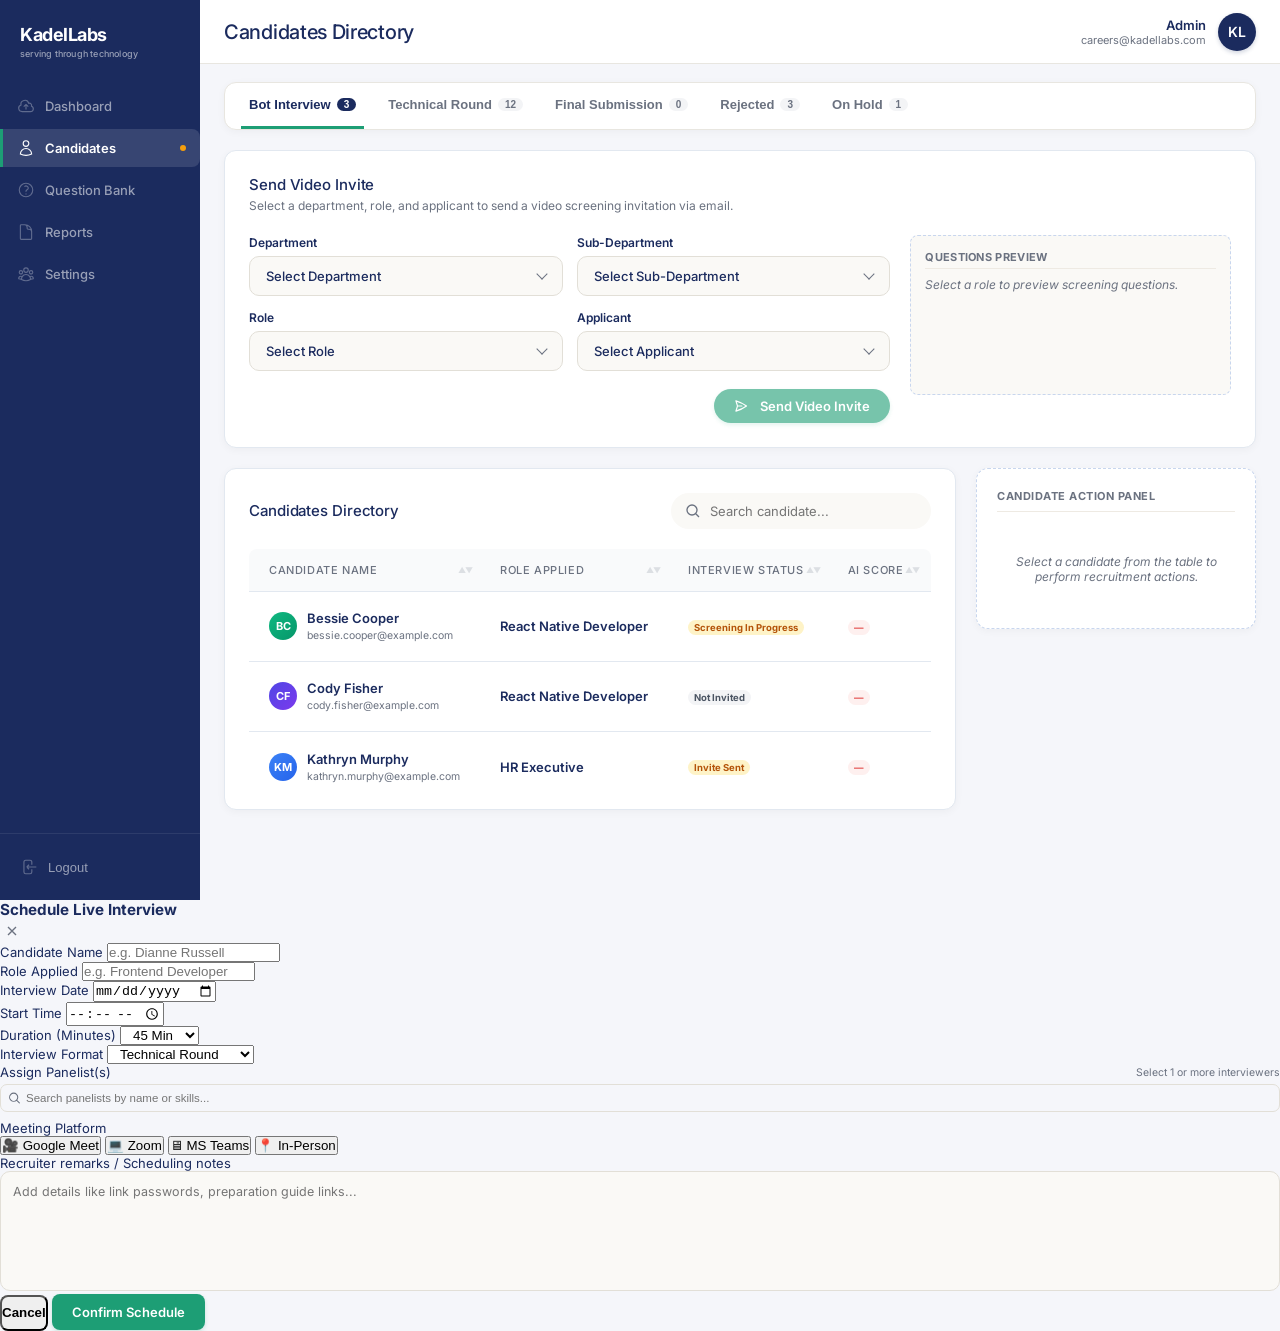
==== candidates.html @ 4936cbe9 "Implement design and UI updates across all pages, including Video Screening workspace, Scheduler, Re" ====
<!DOCTYPE html>
<html lang="en">
<head>
  <meta charset="UTF-8">
  <meta name="viewport" content="width=device-width, initial-scale=1.0">
  <title>Candidates Directory | KadelLabs ATS</title>
  <link rel="stylesheet" href="style.css">
  <style>
    /* ══ Consolidated Style Overrides ═════════════════════════ */
    
    /* Active Nav State */
    .nav-item.active {
      background-color: rgba(255, 255, 255, 0.12) !important;
      color: #FFFFFF !important;
      font-weight: 600 !important;
      border-left: 3px solid var(--active-nav-bg) !important;
    }
    
    /* Layouts */
    .dashboard-tabs-header {
      display: flex;
      background-color: #FFFFFF;
      border: 0.5px solid #E8E6E0;
      border-radius: var(--radius-card);
      padding: 0 16px;
      gap: 16px;
      box-shadow: var(--shadow-sm);
      margin-bottom: 20px;
    }
    .main-dashboard-tab {
      padding: 14px 8px;
      font-size: 13px;
      font-weight: 600;
      color: var(--text-secondary);
      background: none;
      border: none;
      cursor: pointer;
      border-bottom: 3px solid transparent;
      outline: none;
      transition: var(--transition-normal);
      display: flex;
      align-items: center;
      gap: 6px;
    }
    .main-dashboard-tab.active {
      color: var(--sidebar-bg) !important;
      border-bottom-color: var(--active-nav-bg) !important;
      font-weight: 700;
    }
    .main-dashboard-tab:hover {
      color: var(--text-primary);
    }
    .main-dashboard-tab .count-badge {
      font-size: 10px;
      background: #F3F4F6;
      color: var(--text-secondary);
      border-radius: 999px;
      padding: 1px 7px;
      font-weight: 700;
    }
    .main-dashboard-tab.active .count-badge {
      background: var(--sidebar-bg);
      color: #FFF;
    }

    /* Split Grid for Table & Side Action Panel */
    .candidates-split-grid {
      display: grid;
      grid-template-columns: 1fr 280px;
      gap: 20px;
      align-items: flex-start;
    }
    
    /* Contextual Action Panel */
    .contextual-action-panel {
      background: #FFFFFF;
      border: 1.5px dashed #C8D6EE;
      border-radius: var(--radius-card);
      padding: 20px;
      box-shadow: var(--shadow-sm);
      display: flex;
      flex-direction: column;
      gap: 18px;
      position: sticky;
      top: 20px;
      transition: all 0.2s;
    }
    .contextual-panel-header {
      font-size: 11px;
      font-weight: 700;
      text-transform: uppercase;
      letter-spacing: 0.5px;
      color: var(--text-secondary);
      border-bottom: 0.5px solid #EEEAE3;
      padding-bottom: 8px;
      margin: 0;
    }
    .action-card-section {
      display: flex;
      flex-direction: column;
      gap: 8px;
    }
    .action-card-label {
      font-size: 10px;
      font-weight: 700;
      text-transform: uppercase;
      color: var(--text-secondary);
      letter-spacing: 0.3px;
      margin-bottom: 2px;
    }
    .action-panel-btn {
      width: 100%;
      height: 36px;
      border-radius: 8px;
      font-size: 12.5px;
      font-weight: 600;
      display: inline-flex;
      align-items: center;
      justify-content: center;
      gap: 8px;
      cursor: pointer;
      transition: all 0.18s;
      border: 1px solid transparent;
      outline: none;
    }
    .action-panel-btn.primary {
      background-color: var(--active-nav-bg);
      color: #FFFFFF;
    }
    .action-panel-btn.primary:hover {
      background-color: #178a65;
    }
    .action-panel-btn.outline-blue {
      background-color: #FFFFFF;
      border-color: #3B82F6;
      color: #1d4ed8;
    }
    .action-panel-btn.outline-blue:hover {
      background-color: #EBF4FF;
    }
    .action-panel-btn.outline-amber {
      background-color: #FFFFFF;
      border-color: #F59E0B;
      color: #B45309;
    }
    .action-panel-btn.outline-amber:hover {
      background-color: #FEF3C7;
    }
    .action-panel-btn.outline-red {
      background-color: #FFFFFF;
      border-color: #E24B4A;
      color: #C62828;
    }
    .action-panel-btn.outline-red:hover {
      background-color: #FEF0EF;
    }
    .action-panel-btn.danger {
      background-color: #FFFFFF;
      border-color: #E2DFD7;
      color: var(--text-secondary);
    }
    .action-panel-btn.danger:hover {
      background-color: #FEF0EF;
      border-color: #F9BFBE;
      color: #C62828;
    }
    .action-panel-btn.disabled {
      background-color: #F3F4F6 !important;
      border-color: #E5E7EB !important;
      color: #9CA3AF !important;
      cursor: not-allowed !important;
      pointer-events: none;
    }

    /* ══ Scheduler Styles ══════════════════════════════════════ */
    .sched-layout { display:flex; gap:20px; align-items:flex-start; flex:1; min-height:0; width: 100%; }
    .calendar-col { flex:1 1 0; min-width:0; display:flex; flex-direction:column; gap:16px; }
    .sched-sidebar { width:320px; flex-shrink:0; display:flex; flex-direction:column; gap:14px; }
    .stats-bar { display:flex; gap:12px; margin-bottom:0px; flex-shrink:0; width: 100%; }
    .stat-pill {
      display:flex; flex-direction:column; align-items:center; gap:2px;
      background:#FFFFFF; border:0.5px solid #E8E6E0; border-radius:12px; padding:10px 22px;
      cursor:pointer; transition:all 0.2s; box-shadow:var(--shadow-sm); min-width:120px; user-select:none;
    }
    .stat-pill:hover { transform:translateY(-1px); border-color:var(--active-nav-bg); }
    .stat-pill.active { background:var(--sidebar-bg); border-color:var(--sidebar-bg); }
    .stat-pill .stat-num { font-size:22px; font-weight:700; color:var(--text-primary); line-height:1.1; letter-spacing:-0.5px; }
    .stat-pill .stat-label { font-size:10px; font-weight:600; color:var(--text-secondary); text-transform:uppercase; letter-spacing:0.4px; }
    .stat-pill.active .stat-num,.stat-pill.active .stat-label { color:#FFF; }
    .stat-pill.active .stat-label { color:rgba(255,255,255,0.7); }
    .stat-pill.confirmed .stat-num { color:var(--active-nav-bg); }
    .stat-pill.pending   .stat-num { color:#B45309; }
    .stat-pill.completed .stat-num { color:#1d4ed8; }

    .calendar-card {
      background:#FFFFFF; border:0.5px solid #E8E6E0; border-radius:12px;
      box-shadow:var(--shadow-sm); overflow:hidden; display:flex; flex-direction:column;
    }
    .calendar-header {
      display:flex; align-items:center; justify-content:space-between;
      padding:14px 20px; border-bottom:0.5px solid #EEEAE3; background:#FAFAF8; flex-shrink:0;
    }
    .cal-month-label { font-size:14px; font-weight:700; color:var(--text-primary); }
    .cal-nav-btns { display:flex; gap:4px; }
    .cal-nav-btn {
      background:none; border:1px solid #E8E6E0; border-radius:6px;
      width:28px; height:28px; display:flex; align-items:center; justify-content:center;
      cursor:pointer; color:var(--text-secondary); transition:all 0.18s;
    }
    .cal-nav-btn:hover { border-color:var(--active-nav-bg); color:var(--active-nav-bg); background:rgba(26,122,74,0.04); }
    .cal-nav-btn svg { width:14px; height:14px; stroke-width:2; }
    .cal-view-toggle { display:flex; gap:2px; background:#F0EEE8; border-radius:6px; padding:2px; }
    .cal-view-btn { border:none; background:none; padding:4px 12px; font-size:11px; font-weight:600; color:var(--text-secondary); border-radius:4px; cursor:pointer; transition:all 0.18s; }
    .cal-view-btn.active { background:#FFFFFF; color:var(--text-primary); box-shadow:0 1px 4px rgba(0,0,0,0.06); }

    .cal-grid { padding:0 14px 14px; overflow:auto; flex:1; }
    .cal-day-headers {
      display:grid; grid-template-columns:repeat(7,1fr); gap:2px;
      margin-bottom:4px; position:sticky; top:0; background:#FFF; z-index:2; padding-top:8px;
    }
    .cal-day-hdr {
      text-align:center; font-size:10px; font-weight:700; color:var(--text-secondary);
      text-transform:uppercase; letter-spacing:0.5px; padding:6px 0;
    }
    .cal-days {
      display:grid; grid-template-columns:repeat(7,1fr); gap:1px;
      background:#EEEAE3; border-radius:8px; overflow:hidden;
    }
    .cal-day {
      min-height:85px; background:#FFFFFF; padding:6px 5px 5px;
      display:flex; flex-direction:column; gap:2px; position:relative;
      transition:background 0.15s;
    }
    .cal-day:hover { background:#FAF9F6; }
    .cal-day.other-month { background:#FAFAF8; }
    .cal-day.other-month .cal-day-num { color:#C8C5BD !important; }
    .cal-day.weekend { background:#FAFAF9; }
    
    .cal-day-num-wrap { display:flex; align-items:center; gap:4px; margin-bottom:2px; }
    .cal-day-num {
      font-size:11.5px; font-weight:600; color:var(--text-primary);
      width:22px; height:22px; display:flex; align-items:center; justify-content:center;
      border-radius:50%; line-height:1; flex-shrink:0;
    }
    .cal-day-num.today-badge {
      background:var(--active-nav-bg); color:#FFF;
    }
    .cal-event {
      border-radius:5px; padding:2px 6px; font-size:9.5px; font-weight:600;
      cursor:pointer; transition:all 0.15s; display:flex; flex-direction:column;
      overflow:hidden; border-left:3px solid transparent;
    }
    .cal-event.confirmed { background:rgba(26,122,74,0.1);  color:#14532d; border-left-color:#1D9E75; }
    .cal-event.pending   { background:rgba(245,158,11,0.11); color:#92400e; border-left-color:#F59E0B; }
    .cal-event.cancelled { background:rgba(239,68,68,0.09);  color:#991b1b; border-left-color:#EF4444; }
    .cal-event-time { font-size:8.5px; font-weight:700; opacity:0.75; }
    .cal-event-name { white-space:nowrap; overflow:hidden; text-overflow:ellipsis; }

    /* Week View */
    .cal-days.week-grid {
      display:grid;
      grid-template-columns: 50px repeat(7, 1fr);
      gap:0; background:#E8E6E0; border-radius:8px; overflow:auto; max-height:480px;
    }
    .cal-day-headers.week-headers {
      grid-template-columns: 50px repeat(7, 1fr);
      background:#FAFAF8; border-bottom:1px solid #EEEAE3;
    }
    .week-time-col { background:#FAFAF8; }
    .week-col-hdr { display:flex; flex-direction:column; align-items:center; justify-content:center; gap:2px; padding:8px 4px; background:#FAFAF8; }
    .week-hdr-day { font-size:9px; font-weight:700; color:var(--text-secondary); text-transform:uppercase; }
    .week-hdr-num { font-size:13px; font-weight:700; color:var(--text-primary); width:24px; height:24px; display:flex; align-items:center; justify-content:center; border-radius:50%; }
    .week-hdr-num.today-badge { background:var(--active-nav-bg); color:#FFF; }
    .week-time-cell { background:#FAFAF8; font-size:10px; font-weight:600; color:var(--text-secondary); padding:4px 6px; text-align:right; border-bottom:1px solid #EEEAE3; border-right:1px solid #EEEAE3; height:45px; min-width:50px; }
    .week-slot { background:#FFFFFF; border-bottom:1px solid #F0EEE8; border-right:1px solid #F0EEE8; position:relative; height:45px; }
    .week-event { position:absolute; left:2px; right:2px; border-radius:5px; padding:3px 5px; font-size:9.5px; font-weight:600; cursor:pointer; overflow:hidden; display:flex; flex-direction:column; z-index:2; border-left:3px solid transparent; }
    .week-event.confirmed { background:rgba(26,122,74,0.14); color:#14532d; border-left-color:#1D9E75; }
    .week-event.pending   { background:rgba(245,158,11,0.14); color:#92400e; border-left-color:#F59E0B; }
    .week-event.cancelled { background:rgba(239,68,68,0.12); color:#991b1b; border-left-color:#EF4444; }

    /* Sidebar Panels */
    .sidebar-panel { background:#FFFFFF; border:0.5px solid #E8E6E0; border-radius:12px; box-shadow:var(--shadow-sm); overflow:hidden; }
    .sidebar-panel-header { display:flex; align-items:center; justify-content:space-between; padding:12px 16px; background:#FAFAF8; cursor:pointer; border-bottom:0.5px solid #EEEAE3; user-select:none; }
    .sidebar-panel-title { font-size:12px; font-weight:700; color:var(--text-primary); display:flex; align-items:center; gap:8px; }
    .sidebar-panel-title .count-badge { font-size:10px; background:var(--sidebar-bg); color:#FFF; border-radius:999px; padding:1px 7px; font-weight:700; }
    .collapse-arrow { width:16px; height:16px; stroke-width:2.5; color:var(--text-secondary); transition:transform 0.2s; }
    .sidebar-panel.collapsed .collapse-arrow { transform:rotate(-90deg); }
    .sidebar-panel-body { overflow:hidden; transition:max-height 0.3s cubic-bezier(0.4,0,0.2,1); max-height:800px; }
    .sidebar-panel.collapsed .sidebar-panel-body { max-height:0; }

    /* Panelist Row Enhanced */
    .pa-controls { display:flex; gap:6px; align-items:center; padding:10px 14px 0; }
    .pa-search-wrap { position:relative; flex:1; }
    .pa-search-wrap svg { position:absolute; left:7px; top:50%; transform:translateY(-50%); width:12px; height:12px; color:var(--text-secondary); pointer-events:none; }
    .pa-search { height:28px; width:100%; background:#F5F6FA; border:1px solid #E2DFD7; border-radius:7px; padding:0 8px 0 25px; font-size:11.5px; font-weight:500; outline:none; }
    .pa-filter { height:28px; background:#F5F6FA; border:1px solid #E2DFD7; border-radius:7px; padding:0 8px; font-size:11px; font-weight:500; color:var(--text-secondary); outline:none; cursor:pointer; }
    .pa-add-btn { width:28px; height:28px; background:var(--active-nav-bg); border:none; border-radius:7px; display:flex; align-items:center; justify-content:center; cursor:pointer; color:#FFF; transition:background 0.18s; flex-shrink:0; }
    .pa-add-btn:hover { background:#178a65; }
    .panelist-row-enhanced { display:flex; align-items:center; gap:9px; padding:9px 14px; border-bottom:0.5px solid #F3F1EC; transition:background 0.15s; position:relative; }
    .panelist-row-enhanced:last-child { border-bottom:none; }
    .panelist-row-enhanced:hover { background:#FAF9F6; }
    .pa-avail-indicator { width:8px; height:8px; border-radius:50%; flex-shrink:0; }
    .pa-avail-indicator.available { background:#0D7A57; }
    .pa-avail-indicator.busy       { background:#F59E0B; }
    .pa-avail-indicator.on-leave   { background:#E24B4A; }
    .panelist-avatar-sm { width:26px; height:26px; border-radius:50%; display:flex; align-items:center; justify-content:center; font-size:10px; font-weight:700; color:#FFF; flex-shrink:0; }
    .pa-workload-wrap { flex:1; display:flex; flex-direction:column; gap:3px; }
    .pa-workload-bar-bg { height:5px; background:#F0EEE8; border-radius:3px; overflow:hidden; }
    .pa-workload-bar-fill { height:5px; border-radius:3px; }
    .pa-workload-label { font-size:9.5px; font-weight:600; color:var(--text-secondary); }
    .panelist-avail-bar { display:flex; gap:2px; }
    .avail-slot { height:6px; flex:1; border-radius:1px; }
    .avail-slot.free { background:rgba(26,122,74,0.18); }
    .avail-slot.busy { background:rgba(239,68,68,0.18); }

    .panelist-tooltip { position:absolute; left:100%; top:0; z-index:999; width:220px; background:#1B2B5E; color:#FFF; border-radius:10px; padding:12px; box-shadow:0 8px 24px rgba(27,43,94,0.25); font-size:11px; display:none; pointer-events:none; margin-left:6px; }
    .panelist-row-enhanced:hover .panelist-tooltip { display:block; }
    .panelist-tooltip h6 { margin:0 0 6px; font-size:12px; font-weight:700; }
    .avail-day-row { display:flex; align-items:center; gap:6px; margin-bottom:5px; }
    .avail-day-label { font-size:10px; width:28px; color:rgba(255,255,255,0.6); font-weight:600; }
    .avail-day-slots { display:flex; gap:2px; flex:1; }
    .avail-day-slot { width:12px; height:12px; border-radius:2px; }
    .avail-day-slot.free { background:rgba(29,158,117,0.6); }
    .avail-day-slot.busy { background:rgba(226,75,74,0.5); }
    .tooltip-legend { display:flex; gap:10px; margin-top:8px; }
    .tooltip-legend span { display:flex; align-items:center; gap:4px; font-size:9px; color:rgba(255,255,255,0.6); }
    .legend-dot { width:8px; height:8px; border-radius:2px; }

    /* Upcoming Interviews */
    .upcoming-item { padding:12px 16px; border-bottom:0.5px solid #F3F1EC; display:flex; flex-direction:column; gap:6px; transition:background 0.15s; cursor:pointer; }
    .upcoming-item:last-child { border-bottom:none; }
    .upcoming-item:hover { background:#FAF9F6; }
    .upcoming-item-top { display:flex; align-items:center; justify-content:space-between; }
    .upcoming-cand-name { font-size:12.5px; font-weight:600; color:var(--text-primary); }
    .upcoming-status-dot { width:8px; height:8px; border-radius:50%; flex-shrink:0; }
    .upcoming-status-dot.confirmed { background:var(--active-nav-bg); }
    .upcoming-status-dot.pending   { background:#F59E0B; }
    .upcoming-status-dot.cancelled { background:#E24B4A; }
    .upcoming-meta { display:flex; gap:8px; align-items:center; flex-wrap:wrap; }
    .upcoming-meta-tag { font-size:10px; color:var(--text-secondary); display:flex; align-items:center; gap:4px; }
    .upcoming-meta-tag svg { width:11px; height:11px; }
    .upcoming-actions { display:flex; gap:6px; align-items:center; }
    .btn-join-sm { background:var(--active-nav-bg); color:#FFF; border:none; border-radius:6px; padding:4px 12px; font-size:10.5px; font-weight:600; cursor:pointer; }
    .btn-join-sm:hover { background:#178a65; }
    .btn-more-sm { background:none; border:1px solid #E8E6E0; border-radius:6px; width:24px; height:24px; display:flex; align-items:center; justify-content:center; cursor:pointer; color:var(--text-secondary); position:relative; }
    .btn-more-sm:hover { background:#F3F1EC; }
    .more-dropdown { position:absolute; left:0; top:calc(100% + 4px); z-index:500; background:#FFF; border:0.5px solid #E8E6E0; border-radius:10px; box-shadow:0 6px 20px rgba(28,43,74,0.1); padding:5px; min-width:160px; display:none; }
    .more-dropdown.open { display:block; }
    .more-dd-item { display:flex; align-items:center; gap:8px; padding:6px 10px; border:none; background:none; width:100%; text-align:left; font-size:11.5px; font-weight:500; color:var(--text-primary); border-radius:6px; cursor:pointer; }
    .more-dd-item:hover { background:#FAF9F6; }
    .more-dd-item.danger { color:#E24B4A; }
    .more-dd-item.danger:hover { background:#FEF0EF; }
    .more-dd-item svg { width:13px; height:13px; color:var(--text-secondary); }
    .more-dd-item.danger svg { color:#E24B4A; }
    .more-dd-divider { height:1px; background:#F3F1EC; margin:3px 0; }
    .panelist-avatars { display:flex; align-items:center; }
    .pa-mini-avatar { width:18px; height:18px; border-radius:50%; border:1.5px solid #FFF; display:flex; align-items:center; justify-content:center; font-size:7px; font-weight:700; color:#FFF; margin-left:-4px; flex-shrink:0; }
    .pa-mini-avatar:first-child { margin-left:0; }
    .pa-mini-overflow { width:18px; height:18px; border-radius:50%; border:1.5px solid #FFF; background:#E8E6E0; color:var(--text-secondary); font-size:7px; font-weight:700; display:flex; align-items:center; justify-content:center; margin-left:-4px; }

    /* KPI Panels and Directory Dashboard */
    .pm-dashboard { background:#FFFFFF; border:0.5px solid #E8E6E0; border-radius:12px; box-shadow:var(--shadow-sm); padding:16px 20px; margin-bottom:18px; width: 100%; }
    .pm-dashboard-header { display:flex; align-items:center; justify-content:space-between; margin-bottom:14px; }
    .pm-dashboard-title { font-size:12.5px; font-weight:600; color:var(--text-primary); display:flex; align-items:center; gap:8px; }
    .pm-dashboard-title svg { width:15px; height:15px; color:var(--active-nav-bg); }
    .pm-kpi-row { display:flex; gap:10px; flex-wrap:wrap; }
    .pm-kpi-card { flex:1; min-width:100px; background:#F9FAFB; border:0.5px solid #E8E6E0; border-radius:10px; padding:10px 12px; display:flex; flex-direction:column; gap:2px; }
    .pm-kpi-val { font-size:18px; font-weight:700; color:var(--text-primary); }
    .pm-kpi-label { font-size:9.5px; font-weight:600; color:var(--text-secondary); text-transform:uppercase; }
    .pm-kpi-card.kpi-available .pm-kpi-val { color:#0D7A57; }
    .pm-kpi-card.kpi-busy .pm-kpi-val { color:#F59E0B; }
    .pm-kpi-card.kpi-leave .pm-kpi-val { color:#E24B4A; }
    .pm-kpi-card.kpi-week .pm-kpi-val { color:#378ADD; }
    .pm-dept-row { display:flex; gap:6px; flex-wrap:wrap; margin-top:12px; }
    .pm-dept-chip { display:inline-flex; align-items:center; gap:5px; background:#F3F4F6; border:0.5px solid #E2E8F0; border-radius:999px; padding:3px 10px; font-size:11px; font-weight:500; color:var(--text-secondary); }
    .pm-dept-chip .dept-dot { width:7px; height:7px; border-radius:50%; }

    .panelist-directory { background:#FFFFFF; border:0.5px solid #E8E6E0; border-radius:12px; box-shadow:var(--shadow-sm); overflow:hidden; margin-top:16px; width: 100%; }
    .dir-header { display:flex; align-items:center; justify-content:space-between; padding:14px 20px; border-bottom:0.5px solid #EEEAE3; background:#FAFAF8; }
    .dir-title { font-size:12.5px; font-weight:600; color:var(--text-primary); display:flex; align-items:center; gap:8px; }
    .dir-title .count-badge { font-size:9.5px; background:var(--sidebar-bg); color:#FFF; border-radius:999px; padding:1px 6px; }
    .dir-filters { display:flex; gap:8px; align-items:center; }
    .dir-search-wrap { position:relative; }
    .dir-search-wrap svg { position:absolute; left:8px; top:50%; transform:translateY(-50%); width:12px; height:12px; color:var(--text-secondary); pointer-events:none; }
    .dir-search { height:28px; background:#F5F6FA; border:1px solid #E2DFD7; border-radius:8px; padding:0 10px 0 26px; font-size:11.5px; outline:none; width:150px; }
    .dir-filter-select { height:28px; background:#F5F6FA; border:1px solid #E2DFD7; border-radius:8px; padding:0 10px; font-size:11px; color:var(--text-secondary); outline:none; cursor:pointer; }
    .dir-grid { display:grid; grid-template-columns:repeat(auto-fill, minmax(240px, 1fr)); gap:14px; padding:16px 20px; }
    .dir-card { background:#FAFAFA; border:0.5px solid #E8E6E0; border-radius:10px; padding:12px; display:flex; flex-direction:column; gap:8px; transition:all 0.15s; }
    .dir-card:hover { border-color:#C8D6EE; background:#FFF; box-shadow:0 2px 8px rgba(27,43,94,0.06); }
    .dir-card-top { display:flex; align-items:flex-start; gap:10px; }
    .dir-avatar { width:34px; height:34px; border-radius:50%; display:flex; align-items:center; justify-content:center; font-size:12px; font-weight:700; color:#FFF; flex-shrink:0; }
    .dir-card-info { flex:1; min-width:0; }
    .dir-card-name { font-size:12.5px; font-weight:600; color:var(--text-primary); }
    .dir-card-role { font-size:10.5px; color:var(--text-secondary); }
    .dir-card-dept { font-size:9.5px; color:#378ADD; font-weight:600; background:#EBF4FF; border-radius:4px; padding:1px 6px; display:inline-block; margin-top:2px; }
    .dir-avail-badge { display:inline-flex; align-items:center; gap:3px; border-radius:999px; padding:2px 6px; font-size:9.5px; font-weight:700; }
    .dir-avail-badge.available { background:#E6F7F2; color:#0D7A57; }
    .dir-avail-badge.busy       { background:#FEF3C7; color:#B45309; }
    .dir-avail-badge.on-leave   { background:#FEF0EF; color:#E24B4A; }
    .dir-avail-dot { width:5px; height:5px; border-radius:50%; background:currentColor; }
    .dir-skills { display:flex; gap:4px; flex-wrap:wrap; margin:2px 0; }
    .dir-skill-chip { background:#F0F3FA; color:#1B2B5E; border-radius:999px; padding:1px 6px; font-size:9.5px; font-weight:600; }
    .dir-card-footer { display:flex; align-items:center; justify-content:space-between; margin-top:4px; border-top:0.5px solid #F3F1EC; padding-top:6px; }
    .dir-upcoming-count { font-size:10.5px; color:var(--text-secondary); display:flex; align-items:center; gap:3px; }
    .dir-upcoming-count svg { width:11px; height:11px; }
    .dir-actions { display:flex; gap:4px; }
    .dir-action-btn { width:24px; height:24px; background:none; border:1px solid #E8E6E0; border-radius:6px; display:flex; align-items:center; justify-content:center; cursor:pointer; color:var(--text-secondary); }
    .dir-action-btn:hover { background:#F0F3FA; border-color:#C8D6EE; color:var(--sidebar-bg); }
    .dir-action-btn.danger:hover { background:#FEF0EF; border-color:#F9BFBE; color:#E24B4A; }
    .dir-action-btn svg { width:12px; height:12px; }
    .dir-interview-types { display:flex; gap:4px; flex-wrap:wrap; margin-top:2px; }
    .dir-type-chip { background:#F5F6FA; color:var(--text-secondary); border-radius:4px; padding:1px 5px; font-size:9px; font-weight:600; }

    /* Drawers Overlays and Modals */
    .event-popup-overlay { position:fixed; inset:0; z-index:1100; display:flex; align-items:center; justify-content:center; background:rgba(28,43,74,0.35); backdrop-filter:blur(3px); opacity:0; pointer-events:none; transition:opacity 0.2s; }
    .event-popup-overlay.active { opacity:1; pointer-events:auto; }
    .event-popup { background:#FFF; border-radius:14px; width:400px; box-shadow:0 20px 60px rgba(28,43,74,0.2); border:0.5px solid #E8E6E0; transform:scale(0.96); transition:transform 0.2s; overflow:hidden; }
    .event-popup-overlay.active .event-popup { transform:scale(1); }
    .event-popup-header { padding:14px 20px; background:#FAFAF8; border-bottom:0.5px solid #EEEAE3; display:flex; align-items:center; justify-content:space-between; }
    .event-popup-title { font-size:14px; font-weight:700; }
    .popup-role-tag { font-size:11px; color:var(--text-secondary); }
    .event-popup-body { padding:16px 20px; display:flex; flex-direction:column; gap:12px; }
    .popup-detail-grid { display:grid; grid-template-columns:1fr 1fr; gap:10px; }
    .popup-detail-item { display:flex; flex-direction:column; gap:2px; }
    .popup-detail-label { font-size:9.5px; font-weight:700; color:var(--text-secondary); text-transform:uppercase; }
    .popup-detail-value { font-size:12.5px; font-weight:600; }
    .popup-panelists { display:flex; gap:5px; flex-wrap:wrap; }
    .popup-panelist-chip { background:#F0F9F4; border:0.5px solid #BBE5CE; color:#14532d; border-radius:999px; padding:2px 8px; font-size:10.5px; font-weight:600; }
    .popup-footer { display:flex; gap:8px; padding:12px 20px; border-top:0.5px solid #EEEAE3; background:#FAFAF8; }
    .btn-popup-join { background:var(--active-nav-bg); color:#FFF; border:none; border-radius:8px; padding:8px 16px; font-size:12px; font-weight:600; cursor:pointer; flex:1; }
    .btn-popup-join:hover { background:#178a65; }
    .btn-popup-reschedule, .btn-popup-cancel { border:1px solid #E8E6E0; background:#FFF; border-radius:8px; padding:8px 12px; font-size:11.5px; font-weight:600; cursor:pointer; }
    .btn-popup-reschedule:hover { background:#F5F3EF; }
    .btn-popup-cancel { color:#E24B4A; border-color:#FFCDD2; }
    .btn-popup-cancel:hover { background:#FEF0EF; }

    /* Conflict Warning */
    .conflict-warning { display:none; background:#FEF3C7; border:1px solid #F59E0B; border-radius:8px; padding:8px 12px; font-size:11px; color:#92400e; font-weight:500; align-items:center; gap:6px; margin-top:6px; }
    .conflict-warning.show { display:flex; }
    .conflict-warning svg { width:14px; height:14px; flex-shrink:0; }
    .panelist-chip-sel.recommended::after { content:' ⭐'; font-size:8px; }
    .panelist-chip-sel.conflict { background:#FEF0EF !important; border-color:#E24B4A !important; color:#E24B4A !important; }

    /* Drawers overlays */
    .mp-drawer-overlay { position:fixed; inset:0; z-index:1300; background:rgba(27,43,94,0.35); backdrop-filter:blur(3px); opacity:0; pointer-events:none; transition:opacity 0.22s; }
    .mp-drawer-overlay.active { opacity:1; pointer-events:auto; }
    .mp-drawer { position:fixed; top:0; right:-640px; width:620px; height:100vh; background:#FFFFFF; box-shadow:-8px 0 40px rgba(27,43,94,0.15); z-index:1301; display:flex; flex-direction:column; transition:right 0.3s cubic-bezier(0.4,0,0.2,1); border-left:0.5px solid #E2E8F0; }
    .mp-drawer-overlay.active .mp-drawer { right:0; }
    .mp-drawer-header { display:flex; align-items:center; justify-content:space-between; padding:16px 24px; border-bottom:0.5px solid #EEEAE3; background:#FAFAF8; }
    .mp-drawer-title { font-size:14px; font-weight:600; }
    .mp-drawer-subtitle { font-size:11.5px; color:var(--text-secondary); margin-top:2px; }
    .mp-drawer-body { flex:1; overflow-y:auto; padding:0; display:flex; flex-direction:column; }
    .mp-drawer-section { padding:16px 24px; border-bottom:0.5px solid #EEEAE3; }
    .mp-section-title { font-size:11.5px; font-weight:700; text-transform:uppercase; letter-spacing:0.5px; margin-bottom:12px; }
    .mp-form-row { display:grid; grid-template-columns:1fr 1fr; gap:10px; }
    .mp-form-group { display:flex; flex-direction:column; gap:4px; }
    .mp-form-label { font-size:11px; font-weight:600; }
    .mp-form-label span { color:#E24B4A; }
    .mp-input { height:34px; background:#F9FAFB; border:1px solid #E2DFD7; border-radius:8px; padding:0 12px; font-size:12.5px; outline:none; transition:all 0.18s; }
    .mp-input:focus { border-color:var(--active-nav-bg); background:#FFF; }
    .mp-select { height:34px; background:#F9FAFB; border:1px solid #E2DFD7; border-radius:8px; padding:0 12px; font-size:12.5px; outline:none; cursor:pointer; }
    .mp-tag-input-wrap { display:flex; flex-wrap:wrap; gap:5px; align-items:center; min-height:34px; background:#F9FAFB; border:1px solid #E2DFD7; border-radius:8px; padding:4px 8px; }
    .mp-tag-input-wrap:focus-within { border-color:var(--active-nav-bg); background:#FFF; }
    .mp-tag { display:inline-flex; align-items:center; gap:4px; background:#1B2B5E; color:#FFF; border-radius:999px; padding:2px 8px; font-size:10.5px; font-weight:600; }
    .mp-tag button { background:none; border:none; color:rgba(255,255,255,0.7); cursor:pointer; padding:0; font-size:11px; line-height:1; }
    .mp-tag-bare { border:none; background:none; outline:none; font-size:12px; color:var(--text-primary); min-width:80px; flex:1; }
    .mp-interview-types { display:flex; gap:5px; flex-wrap:wrap; }
    .mp-type-btn { padding:4px 10px; border:1.5px solid #E2DFD7; background:#F9FAFB; border-radius:8px; font-size:11px; font-weight:600; color:var(--text-secondary); cursor:pointer; }
    .mp-type-btn.active { border-color:var(--sidebar-bg); background:#EBF0FA; color:var(--sidebar-bg); }
    .mp-avail-btns { display:flex; gap:6px; }
    .mp-avail-btn { flex:1; padding:6px 0; border:1.5px solid #E2DFD7; background:#F9FAFB; border-radius:8px; font-size:11.5px; font-weight:600; color:var(--text-secondary); cursor:pointer; display:flex; align-items:center; justify-content:center; gap:4px; }
    .mp-avail-btn.active-avail   { border-color:#0D7A57; background:#E6F7F2; color:#0D7A57; }
    .mp-avail-btn.active-busy    { border-color:#F59E0B; background:#FEF3C7; color:#B45309; }
    .mp-avail-btn.active-leave   { border-color:#E24B4A; background:#FEF0EF; color:#E24B4A; }
    .mp-avail-dot-btn { width:6px; height:6px; border-radius:50%; background:currentColor; }
    .mp-drawer-footer { padding:12px 24px; border-top:0.5px solid #EEEAE3; background:#FAFAF8; display:flex; gap:10px; justify-content:flex-end; flex-shrink:0; }
    
    /* Toast override for unified page */
    .toast-container {
      position: fixed;
      bottom: 24px;
      right: 24px;
      display: flex;
      flex-direction: column;
      gap: 10px;
      z-index: 9999;
    }
    .toast-notification {
      background: #FFFFFF;
      border: 0.5px solid #E8E6E0;
      border-left: 4px solid #1D9E75;
      padding: 12px 18px;
      border-radius: 8px;
      box-shadow: 0 4px 12px rgba(27,43,94,0.15);
      color: var(--text-primary);
      font-size: 12.5px;
      font-weight: 500;
      display: flex;
      align-items: center;
      gap: 8px;
      transform: translateY(20px);
      opacity: 0;
      transition: all 0.3s cubic-bezier(0.4, 0, 0.2, 1);
      pointer-events: none;
    }
    .toast-notification.show {
      transform: translateY(0);
      opacity: 1;
      pointer-events: auto;
    }
    .toast-info { border-left-color: #378ADD; }
    .toast-warning { border-left-color: #F59E0B; }
    .toast-danger { border-left-color: #E24B4A; }

    /* Decision Pill Select Dropdown */
    .decision-pill-select {
      border: 1px solid transparent;
      border-radius: 999px;
      padding: 3px 20px 3px 8px;
      font-size: 11px;
      font-weight: 700;
      cursor: pointer;
      appearance: none;
      outline: none;
      background-image: url("data:image/svg+xml;charset=UTF-8,%3csvg xmlns='http://www.w3.org/2000/svg' viewBox='0 0 24 24' fill='none' stroke='%23475569' stroke-width='3' stroke-linecap='round' stroke-linejoin='round'%3e%3cpolyline points='6 9 12 15 18 9'%3e%3c/polyline%3e%3c/svg%3e");
      background-repeat: no-repeat;
      background-position: right 6px center;
      background-size: 8px;
      transition: all 0.15s;
    }
    .decision-pill-select.proceed { background-color: #E6F7F2; color: #0D7A57; }
    .decision-pill-select.hold { background-color: #EBF4FF; color: #378ADD; }
    .decision-pill-select.rejected { background-color: #FEF0EF; color: #E24B4A; }
    .decision-pill-select.pending { background-color: #FEF3C7; color: #B45309; }

    /* Collapsible Section styles */
    .collapsible-header {
      display: flex;
      align-items: center;
      justify-content: space-between;
      cursor: pointer;
      user-select: none;
      padding: 10px 0;
      border-top: 0.5px solid #EEEAE3;
      font-size: 11.5px;
      font-weight: 700;
      color: var(--text-secondary);
      text-transform: uppercase;
      letter-spacing: 0.3px;
    }
    .collapsible-body {
      max-height: 0;
      overflow: hidden;
      transition: max-height 0.25s ease-out;
    }
    .collapsible-body.open {
      max-height: 420px;
    }

    /* Expandable transcript */
    .transcript-answer-text {
      display: -webkit-box;
      -webkit-line-clamp: 2;
      -webkit-box-orient: vertical;
      overflow: hidden;
      cursor: pointer;
      transition: max-height 0.2s;
    }
    .transcript-answer-text.expanded {
      display: block;
      -webkit-line-clamp: initial;
    }

    /* Info Tooltips */
    .info-tooltip-btn {
      background: none;
      border: none;
      cursor: pointer;
      color: var(--text-secondary);
      font-size: 13px;
      display: inline-flex;
      align-items: center;
      justify-content: center;
      width: 20px;
      height: 20px;
      border-radius: 50%;
      transition: background 0.15s;
      position: relative;
    }
    .info-tooltip-btn:hover {
      background: #F3F1EC;
      color: var(--sidebar-bg);
    }
    .info-tooltip-content {
      position: absolute;
      bottom: calc(100% + 6px);
      left: 50%;
      transform: translateX(-50%);
      background: #1B2B5E;
      color: #FFF;
      border-radius: 6px;
      padding: 8px 12px;
      font-size: 10.5px;
      white-space: nowrap;
      box-shadow: 0 4px 12px rgba(27,43,94,0.2);
      display: none;
      z-index: 10;
    }
    .info-tooltip-btn:hover .info-tooltip-content {
      display: block;
    }

    /* Popover Delete confirmation */
    .delete-popover-container {
      position: relative;
      display: inline-block;
    }
    .delete-confirm-popover {
      position: absolute;
      bottom: calc(100% + 8px);
      right: 0;
      background: #FFFFFF;
      border: 1px solid #E2DFD7;
      border-radius: 8px;
      padding: 10px;
      box-shadow: 0 4px 16px rgba(27,43,94,0.15);
      z-index: 1200;
      width: 200px;
      display: none;
    }
    .delete-confirm-popover.show {
      display: block;
    }
    .delete-popover-arrow {
      position: absolute;
      top: 100%;
      right: 12px;
      width: 8px;
      height: 8px;
      background: #FFFFFF;
      border-right: 1px solid #E2DFD7;
      border-bottom: 1px solid #E2DFD7;
      transform: rotate(45deg) translateY(-4px);
    }
  </style>
</head>
<body>

  <div class="app-container">
    <!-- LEFT SIDEBAR -->
    <aside class="sidebar">
      <div class="logo-area">
        <span class="logo-title">KadelLabs</span>
        <span class="logo-subtitle">serving through technology</span>
      </div>
      
      <nav class="navigation-menu">
        <a href="index.html" class="nav-item">
          <svg viewBox="0 0 24 24" stroke="currentColor" fill="none"><path d="M12 16.5V9.75m0 0l3 3m-3-3l-3 3M6.75 19.5a4.5 4.5 0 01-1.41-8.775 5.25 5.25 0 0110.233-2.33 3 3 0 013.758 3.848A3.752 3.752 0 0118 19.5H6.75z" /></svg>
          Dashboard
        </a>
        <a href="candidates.html" class="nav-item active">
          <svg viewBox="0 0 24 24" stroke="currentColor" fill="none"><path d="M15.75 6a3.75 3.75 0 11-7.5 0 3.75 3.75 0 017.5 0zM4.501 20.118a7.5 7.5 0 0114.998 0A17.933 17.933 0 0112 21.75c-2.676 0-5.216-.584-7.499-1.632z" /></svg>
          Candidates
          <span class="nav-badge-dot" style="margin-left: auto;"></span>
        </a>
        <a href="#" class="nav-item" id="nav-question-bank">
          <svg viewBox="0 0 24 24" stroke="currentColor" fill="none"><path d="M9.879 7.519c1.171-1.025 3.071-1.025 4.242 0 1.172 1.025 1.172 2.687 0 3.712-.203.179-.43.326-.67.442-.745.361-1.45.999-1.45 1.827v.75M21 12a9 9 0 11-18 0 9 9 0 0118 0zm-9 5.25h.008v.008H12v-.008z" /></svg>
          Question Bank
        </a>
        <a href="reports.html" class="nav-item">
          <svg viewBox="0 0 24 24" stroke="currentColor" fill="none"><path d="M19.5 14.25v-2.625a3.375 3.375 0 00-3.375-3.375h-1.5A1.125 1.125 0 0113.5 7.125v-1.5a3.375 3.375 0 00-3.375-3.375H8.25m2.25 0H5.625c-.621 0-1.125.504-1.125 1.125v17.25c0 .621.504 1.125 1.125 1.125h12.75c.621 0 1.125-.504 1.125-1.125V11.25a9 9 0 00-9-9z" /></svg>
          Reports
        </a>
        <a href="departments.html" class="nav-item">
          <svg viewBox="0 0 24 24" stroke="currentColor" fill="none"><path d="M18 18.72a9.094 9.094 0 003.741-.479 3 3 0 00-4.682-2.72m.94 3.198l.001.031c0 .225-.012.447-.037.666A11.944 11.944 0 0112 21c-2.17 0-4.207-.576-5.963-1.584A6.062 6.062 0 016 18.719m12 0a5.971 5.971 0 00-.941-3.197m0 0A5.995 5.995 0 0012 12.75a5.995 5.995 0 00-5.058 2.772m0 0a3 3 0 00-4.681 2.72 8.986 8.986 0 003.74.477m.94-3.197a5.971 5.971 0 00-.94 3.197M15 6.75a3 3 0 11-6 0 3 3 0 016 0zm6 3a2.25 2.25 0 11-4.5 0 2.25 2.25 0 014.5 0zm-13.5 0a2.25 2.25 0 11-4.5 0 2.25 2.25 0 014.5 0z" /></svg>
          Settings
        </a>
      </nav>
      
      <div class="sidebar-bottom">
        <button class="logout-btn">
          <svg viewBox="0 0 24 24" stroke="currentColor" fill="none"><path d="M15.75 9V5.25A2.25 2.25 0 0013.5 3h-6a2.25 2.25 0 00-2.25 2.25v13.5A2.25 2.25 0 007.5 21h6a2.25 2.25 0 002.25-2.25V15M12 9l-3 3m0 0l3 3m-3-3h12.75" /></svg>
          Logout
        </button>
      </div>
    </aside>

    <!-- RIGHT CONTENT AREA -->
    <main class="main-wrapper">
      
      <!-- TOP BAR -->
      <header class="top-bar">
        <div style="display:flex; align-items:center; gap:12px;">
          <h1 class="page-title" id="page-main-header">Candidates Directory</h1>
        </div>
        <div style="display:none; align-items:center; gap:14px;" id="header-scheduler-actions">
          <button class="btn-manage-panelists" id="btn-open-mp-drawer">
            <svg viewBox="0 0 24 24" fill="none" stroke="currentColor"><path stroke-linecap="round" stroke-linejoin="round" d="M18 18.72a9.094 9.094 0 003.741-.479 3 3 0 00-4.682-2.72m.94 3.198l.001.031c0 .225-.012.447-.037.666A11.944 11.944 0 0112 21c-2.17 0-4.207-.576-5.963-1.584A6.062 6.062 0 016 18.719m12 0a5.971 5.971 0 00-.941-3.197m0 0A5.995 5.995 0 0012 12.75a5.995 5.995 0 00-5.058 2.772m0 0a3 3 0 00-4.681 2.72 8.986 8.986 0 003.74.477m.94-3.197a5.971 5.971 0 00-.94 3.197M15 6.75a3 3 0 11-6 0 3 3 0 016 0zm6 3a2.25 2.25 0 11-4.5 0 2.25 2.25 0 014.5 0zm-13.5 0a2.25 2.25 0 11-4.5 0 2.25 2.25 0 014.5 0z" /></svg>
            Manage Panelists
          </button>
          <button class="btn-schedule-interview" id="btn-open-schedule-modal">
            <svg viewBox="0 0 24 24" fill="none" stroke="currentColor"><path stroke-linecap="round" stroke-linejoin="round" d="M12 4.5v15m7.5-7.5h-15"/></svg>
            Schedule Interview
          </button>
        </div>
        
        <div class="profile-block">
          <div class="profile-details">
            <span class="profile-name">Admin</span>
            <span class="profile-email">careers@kadellabs.com</span>
          </div>
          <div class="avatar-initials">KL</div>
        </div>
      </header>

      <!-- STAGES TABS HEADER -->
      <div style="padding: 18px 24px 0 24px;">
        <nav class="dashboard-tabs-header">
          <button class="main-dashboard-tab active" data-tab="bot-interview">
            Bot Interview <span class="count-badge" id="badge-bot-interview">0</span>
          </button>
          <button class="main-dashboard-tab" data-tab="technical-round">
            Technical Round <span class="count-badge" id="badge-technical-round">0</span>
          </button>
          <button class="main-dashboard-tab" data-tab="final-submission">
            Final Submission <span class="count-badge" id="badge-final-submission">0</span>
          </button>
          <button class="main-dashboard-tab" data-tab="rejected">
            Rejected <span class="count-badge" id="badge-rejected">0</span>
          </button>
          <button class="main-dashboard-tab" data-tab="on-hold">
            On Hold <span class="count-badge" id="badge-on-hold">0</span>
          </button>
        </nav>
      </div>

      <!-- MAIN CONTENT CONTAINER -->
      <div class="main-content" style="padding-top: 0;">
        
        <!-- SECTION 1: BOT INTERVIEW (VIDEO SCREENING) -->
        <div id="section-bot-interview" class="tab-section active">
          
          <!-- Send Invite Panel -->
          <section class="premium-card" id="card-invite-form" style="margin-bottom: 20px;">
            <div class="card-header">
              <div class="card-title-group">
                <h2 class="card-title">Send Video Invite</h2>
                <p class="card-subtitle">Select a department, role, and applicant to send a video screening invitation via email.</p>
              </div>
            </div>
            
            <div style="display: grid; grid-template-columns: 2fr 1fr; gap: 20px;">
              <!-- Left: Dropdowns -->
              <div style="display: flex; flex-direction: column; gap: 14px;">
                <div class="form-row" style="grid-template-columns: 1fr 1fr; gap: 14px;">
                  <div class="form-group">
                    <label class="form-label">Department</label>
                    <div class="searchable-select" id="select-dept-container">
                      <div class="select-trigger" id="select-dept-trigger" data-value="">
                        <span class="select-trigger-text">Select Department</span>
                        <span class="select-trigger-arrow"></span>
                      </div>
                      <div class="select-dropdown-panel">
                        <input type="text" class="select-search-input" placeholder="Search department...">
                        <div class="select-options-list" id="select-dept-options"></div>
                      </div>
                    </div>
                  </div>
                  
                  <div class="form-group">
                    <label class="form-label">Sub-Department</label>
                    <div class="searchable-select" id="select-subdept-container">
                      <div class="select-trigger" id="select-subdept-trigger" data-value="">
                        <span class="select-trigger-text">Select Sub-Department</span>
                        <span class="select-trigger-arrow"></span>
                      </div>
                      <div class="select-dropdown-panel">
                        <input type="text" class="select-search-input" placeholder="Search sub-department...">
                        <div class="select-options-list" id="select-subdept-options"></div>
                      </div>
                    </div>
                  </div>
                </div>

                <div class="form-row" style="grid-template-columns: 1fr 1fr; gap: 14px;">
                  <div class="form-group">
                    <label class="form-label">Role</label>
                    <div class="searchable-select" id="select-role-container">
                      <div class="select-trigger" id="select-role-trigger" data-value="">
                        <span class="select-trigger-text">Select Role</span>
                        <span class="select-trigger-arrow"></span>
                      </div>
                      <div class="select-dropdown-panel">
                        <input type="text" class="select-search-input" placeholder="Search role...">
                        <div class="select-options-list" id="select-role-options"></div>
                      </div>
                    </div>
                  </div>

                  <div class="form-group">
                    <label class="form-label">Applicant</label>
                    <div class="searchable-select" id="select-candidate-container">
                      <div class="select-trigger" id="select-candidate-trigger" data-value="">
                        <span class="select-trigger-text">Select Applicant</span>
                        <span class="select-trigger-arrow"></span>
                      </div>
                      <div class="select-dropdown-panel">
                        <input type="text" class="select-search-input" placeholder="Search applicant...">
                        <div class="select-options-list" id="select-candidate-options"></div>
                      </div>
                    </div>
                  </div>
                </div>
                
                <div style="display: flex; justify-content: flex-end; margin-top: 4px;">
                  <button class="btn-pill" id="btn-send-invite" disabled style="opacity: 0.6; cursor: not-allowed; height: 34px;">
                    <svg viewBox="0 0 24 24" fill="none" stroke="currentColor" stroke-width="2" style="width: 14px; height: 14px; margin-right: 4px;"><path stroke-linecap="round" stroke-linejoin="round" d="M6 12L3.269 3.126A59.768 59.768 0 0121.485 12 59.77 59.77 0 013.27 20.876L5.999 12zm0 0h7.5" /></svg>
                    Send Video Invite
                  </button>
                </div>
              </div>

              <!-- Right: Questions Preview Pane -->
              <div style="background: #FAF9F6; border: 1px dashed #C8D6EE; border-radius: 8px; padding: 14px; display: flex; flex-direction: column; gap: 8px; max-height: 160px; overflow-y: auto;">
                <h4 style="font-size: 11px; font-weight: 700; text-transform: uppercase; color: var(--text-secondary); margin: 0; border-bottom: 0.5px solid #EEEAE3; padding-bottom: 4px; letter-spacing: 0.3px;">Questions Preview</h4>
                <div id="invite-questions-preview" style="font-size: 12px; color: var(--text-secondary); font-style: italic; line-height: 1.4;">
                  Select a role to preview screening questions.
                </div>
              </div>
            </div>
          </section>

          <!-- Table & Right Action Panel Grid -->
          <div class="candidates-split-grid">
            <!-- Table list of candidates -->
            <section class="premium-card" style="padding-bottom: 8px; flex: 1; min-width: 0;">
              <div class="card-header">
                <h2 class="card-title">Candidates Directory</h2>
                <div style="display: flex; align-items: center; gap: 12px;">
                  <div class="search-container">
                    <span class="search-icon">
                      <svg viewBox="0 0 24 24" stroke="currentColor" fill="none"><path d="M21 21l-5.197-5.197m0 0A7.5 7.5 0 105.196 5.196a7.5 7.5 0 0010.607 10.607z" /></svg>
                    </span>
                    <input type="text" id="candidate-search-bot" class="search-input" placeholder="Search candidate...">
                  </div>
                </div>
              </div>

              <div class="table-responsive" style="border: none;">
                <table class="ats-table" id="bot-screening-table">
                  <thead>
                    <tr>
                      <th class="sort-header" data-sort="name">Candidate Name<span class="sort-icon"></span></th>
                      <th class="sort-header" data-sort="role">Role Applied<span class="sort-icon"></span></th>
                      <th class="sort-header" data-sort="status">Interview Status<span class="sort-icon"></span></th>
                      <th class="sort-header" data-sort="overallScore">AI Score<span class="sort-icon"></span></th>
                      <th>Last Updated</th>
                    </tr>
                  </thead>
                  <tbody id="bot-screening-table-body">
                    <!-- Injected via JavaScript -->
                  </tbody>
                </table>
              </div>
            </section>

            <!-- Contextual action card on the right -->
            <aside class="contextual-action-panel" id="bot-action-panel">
              <h4 class="contextual-panel-header">Candidate Action Panel</h4>
              <div id="bot-panel-empty-state" style="text-align: center; padding: 24px 0; color: var(--text-secondary); font-style: italic; font-size: 12px;">
                Select a candidate from the table to perform recruitment actions.
              </div>
              <div id="bot-panel-content" style="display: none;">
                <h3 id="panel-candidate-name" style="font-size: 14px; font-weight: 700; color: var(--text-primary); margin-bottom: 2px;">John Doe</h3>
                <p id="panel-candidate-role" style="font-size: 11px; color: var(--text-secondary); margin-bottom: 16px;">MuleSoft Developer</p>
                
                <!-- Action Groups dynamic container -->
                <div id="panel-actions-group"></div>
              </div>
            </aside>
          </div>

        </div>

        <!-- SECTION 2: TECHNICAL ROUND (SCHEDULER) -->
        <div id="section-technical-round" class="tab-section" style="display: none;">
          
          <!-- Top Scheduler stats cards -->
          <div class="stats-bar">
            <div class="stat-pill active" data-filter="all">
              <span class="stat-num" id="stat-all-num">0</span>
              <span class="stat-label">All Interviews</span>
            </div>
            <div class="stat-pill confirmed" data-filter="completed">
              <span class="stat-num" id="stat-completed-num">0</span>
              <span class="stat-label">Confirmed</span>
            </div>
            <div class="stat-pill pending" data-filter="pending">
              <span class="stat-num" id="stat-pending-num">0</span>
              <span class="stat-label">Pending</span>
            </div>
            <div class="stat-pill" data-filter="week" style="border-left: 4px solid #378ADD;">
              <span class="stat-num" id="stat-week-num">0</span>
              <span class="stat-label">This Week</span>
            </div>
          </div>

          <!-- Panelist management dashboard summary -->
          <div class="pm-dashboard" id="pm-dashboard" style="margin-top: 18px;">
            <div class="pm-dashboard-header">
              <div class="pm-dashboard-title">
                <svg viewBox="0 0 24 24" fill="none" stroke="currentColor" stroke-width="2" style="width:16px;height:16px;"><path stroke-linecap="round" stroke-linejoin="round" d="M15 19.128a9.38 9.38 0 002.625.372 9.337 9.337 0 004.121-.952 4.125 4.125 0 00-7.533-2.493M15 19.128v-.003c0-1.113-.285-2.16-.786-3.07M15 19.128v.106A12.318 12.318 0 018.624 21c-2.331 0-4.512-.645-6.374-1.766l-.001-.109a6.375 6.375 0 0111.964-3.07M12 6.375a3.375 3.375 0 11-6.75 0 3.375 3.375 0 016.75 0zm8.25 2.25a2.625 2.625 0 11-5.25 0 2.625 2.625 0 015.25 0z" /></svg>
                Panelist Coverage & Availability
              </div>
            </div>
            <div class="pm-kpi-row">
              <div class="pm-kpi-card">
                <span class="pm-kpi-val" id="kpi-total-panelists">0</span>
                <span class="pm-kpi-label">Total Panelists</span>
              </div>
              <div class="pm-kpi-card kpi-available">
                <span class="pm-kpi-val" id="kpi-avail-today">0</span>
                <span class="pm-kpi-label">Available Today</span>
              </div>
              <div class="pm-kpi-card kpi-busy">
                <span class="pm-kpi-val" id="kpi-busy-today">0</span>
                <span class="pm-kpi-label">Busy Today</span>
              </div>
              <div class="pm-kpi-card kpi-leave">
                <span class="pm-kpi-val" id="kpi-leave-today">0</span>
                <span class="pm-kpi-label">On Leave</span>
              </div>
              <div class="pm-kpi-card kpi-week">
                <span class="pm-kpi-val" id="kpi-assigned-week">0</span>
                <span class="pm-kpi-label">Interviews This Week</span>
              </div>
            </div>
            <div class="pm-dept-row" id="pm-dept-pills"></div>
          </div>

          <!-- Calendar Split Grid -->
          <div class="sched-layout" style="margin-top: 18px;">
            <!-- Calendar Column -->
            <div class="calendar-col">
              <div class="calendar-card">
                <header class="calendar-header">
                  <div style="display:flex; align-items:center; gap:10px;">
                    <button class="cal-nav-btn" id="cal-prev" title="Previous month/week">
                      <svg viewBox="0 0 24 24" fill="none" stroke="currentColor"><path stroke-linecap="round" stroke-linejoin="round" d="M15.75 19.5L8.25 12l7.5-7.5"/></svg>
                    </button>
                    <span class="cal-month-label" id="cal-month-label">June 2026</span>
                    <button class="cal-nav-btn" id="cal-next" title="Next month/week">
                      <svg viewBox="0 0 24 24" fill="none" stroke="currentColor"><path stroke-linecap="round" stroke-linejoin="round" d="M8.25 4.5l7.5 7.5-7.5 7.5"/></svg>
                    </button>
                    <button class="workspace-back-btn" id="cal-today" style="height:28px; padding:0 10px; font-size:11px; border-radius:6px; margin-left:6px; font-weight:600;">Today</button>
                  </div>
                  
                  <div class="cal-view-toggle">
                    <button class="cal-view-btn active" data-view="month">Month</button>
                    <button class="cal-view-btn" data-view="week">Week</button>
                  </div>
                </header>

                <div class="cal-grid">
                  <div class="cal-day-headers" id="cal-day-headers"></div>
                  <div class="cal-days" id="cal-days"></div>
                </div>
              </div>

              <!-- Panelist directory section under calendar -->
              <section class="panelist-directory">
                <div class="dir-header">
                  <div class="dir-title">
                    <svg viewBox="0 0 24 24" fill="none" stroke="currentColor" stroke-width="2" style="width:14px;height:14px;"><path stroke-linecap="round" stroke-linejoin="round" d="M15 19.128a9.38 9.38 0 002.625.372 9.337 9.337 0 004.121-.952 4.125 4.125 0 00-7.533-2.493M15 19.128v-.003c0-1.113-.285-2.16-.786-3.07M15 19.128v.109A11.386 11.386 0 007.91 20.8M3 19.128a9.38 9.38 0 002.625.372 9.337 9.337 0 004.121-.952 4.125 4.125 0 00-7.533-2.493M3 19.128v-.003c0-1.113.285-2.16.786-3.07M3 19.128v.109A11.386 11.386 0 007.91 20.8M12 12a3 3 0 100-6 3 3 0 000 6zm-7-2.5a2.5 2.5 0 115 0 2.5 2.5 0 01-5 0zm14 0a2.5 2.5 0 115 0 2.5 2.5 0 01-5 0z" /></svg>
                    Panelist Directory
                    <span class="count-badge" id="dir-count-badge">0</span>
                  </div>
                  <div class="dir-filters">
                    <div class="dir-search-wrap">
                      <svg viewBox="0 0 24 24" fill="none" stroke="currentColor"><path stroke-linecap="round" stroke-linejoin="round" stroke-width="2" d="M21 21l-5.197-5.197m0 0A7.5 7.5 0 105.196 5.196a7.5 7.5 0 0010.607 10.607z"/></svg>
                      <input type="text" id="dir-search-input" class="dir-search" placeholder="Search name, skills...">
                    </div>
                    <select id="dir-filter-dept" class="dir-filter-select">
                      <option value="all">All Departments</option>
                      <option value="Engineering">Engineering</option>
                      <option value="Product">Product</option>
                      <option value="HR">HR</option>
                      <option value="Design">Design</option>
                    </select>
                  </div>
                </div>
                <div class="dir-grid" id="dir-grid-container"></div>
              </section>
            </div>

            <!-- Scheduler Sidebar (Availability, Upcoming list) -->
            <div class="sched-sidebar">
              <!-- Card: Panel Availability -->
              <div class="sidebar-panel" id="panel-avail-card">
                <header class="sidebar-panel-header" id="panel-avail-toggle">
                  <span class="sidebar-panel-title">
                    Panel Availability
                  </span>
                  <svg class="collapse-arrow" viewBox="0 0 24 24" fill="none" stroke="currentColor"><path stroke-linecap="round" stroke-linejoin="round" d="M19.5 8.25l-7.5 7.5-7.5-7.5"/></svg>
                </header>
                <div class="sidebar-panel-body">
                  <div class="pa-controls">
                    <div class="pa-search-wrap">
                      <svg viewBox="0 0 24 24" fill="none" stroke="currentColor"><path stroke-linecap="round" stroke-linejoin="round" stroke-width="2" d="M21 21l-5.197-5.197m0 0A7.5 7.5 0 105.196 5.196a7.5 7.5 0 0010.607 10.607z"/></svg>
                      <input type="text" id="pa-search-input" class="pa-search" placeholder="Search name/skills...">
                    </div>
                    <select id="pa-filter-dept" class="pa-filter">
                      <option value="all">All</option>
                      <option value="Engineering">Eng</option>
                      <option value="Product">Prod</option>
                      <option value="HR">HR</option>
                      <option value="Design">Des</option>
                    </select>
                    <button class="pa-add-btn" id="pa-quick-add-btn" title="Add Panelist">+</button>
                  </div>
                  <div id="panelists-list" style="max-height: 280px; overflow-y: auto;"></div>
                </div>
              </div>

              <!-- Card: Upcoming interviews list -->
              <div class="sidebar-panel" id="upcoming-card">
                <header class="sidebar-panel-header" id="upcoming-toggle">
                  <span class="sidebar-panel-title">
                    Upcoming Interviews
                    <span class="count-badge" id="upcoming-count-badge">0</span>
                  </span>
                  <svg class="collapse-arrow" viewBox="0 0 24 24" fill="none" stroke="currentColor"><path stroke-linecap="round" stroke-linejoin="round" d="M19.5 8.25l-7.5 7.5-7.5-7.5"/></svg>
                </header>
                <div class="sidebar-panel-body">
                  <div id="upcoming-list" style="max-height: 320px; overflow-y: auto;"></div>
                </div>
              </div>
            </div>
          </div>

        </div>

        <!-- SECTION 3: OTHER PIPELINE STAGES (FINAL SUBMISSION, REJECTED, ON HOLD) -->
        <div id="section-other-stages" class="tab-section" style="display: none;">
          
          <div class="candidates-split-grid">
            <!-- Table list of stage candidates -->
            <section class="premium-card" style="padding-bottom: 8px; flex: 1; min-width: 0;">
              <div class="card-header">
                <h2 class="card-title" id="other-stage-table-title">Hiring Stage Directory</h2>
                <div style="display: flex; align-items: center; gap: 12px;">
                  <div class="search-container">
                    <span class="search-icon">
                      <svg viewBox="0 0 24 24" stroke="currentColor" fill="none"><path d="M21 21l-5.197-5.197m0 0A7.5 7.5 0 105.196 5.196a7.5 7.5 0 0010.607 10.607z" /></svg>
                    </span>
                    <input type="text" id="candidate-search-other" class="search-input" placeholder="Search candidate...">
                  </div>
                </div>
              </div>

              <div class="table-responsive" style="border: none;">
                <table class="ats-table" id="other-stages-table">
                  <thead>
                    <tr>
                      <th class="sort-header" data-sort="name">Candidate Name<span class="sort-icon"></span></th>
                      <th class="sort-header" data-sort="role">Role Applied<span class="sort-icon"></span></th>
                      <th class="sort-header" data-sort="decision">Stage Decision<span class="sort-icon"></span></th>
                      <th class="sort-header" data-sort="overallScore">AI Score<span class="sort-icon"></span></th>
                      <th>Last Updated</th>
                    </tr>
                  </thead>
                  <tbody id="other-stages-table-body">
                    <!-- Injected via JavaScript -->
                  </tbody>
                </table>
              </div>
            </section>

            <!-- Contextual action card on the right for other stages -->
            <aside class="contextual-action-panel" id="other-action-panel">
              <h4 class="contextual-panel-header">Candidate Action Panel</h4>
              <div id="other-panel-empty-state" style="text-align: center; padding: 24px 0; color: var(--text-secondary); font-style: italic; font-size: 12px;">
                Select a candidate from the table to perform recruitment actions.
              </div>
              <div id="other-panel-content" style="display: none;">
                <h3 id="other-panel-candidate-name" style="font-size: 14px; font-weight: 700; color: var(--text-primary); margin-bottom: 2px;">John Doe</h3>
                <p id="other-panel-candidate-role" style="font-size: 11px; color: var(--text-secondary); margin-bottom: 16px;">MuleSoft Developer</p>
                
                <div id="other-panel-actions-group"></div>
              </div>
            </aside>
          </div>

        </div>

      </div>
    </main>
  </div>

  <!-- ══ MODALS & DRAWERS OVERLAYS ═══════════════════════════ -->

  <!-- QUESTION BANK MANAGER DRAWER (Sidebar modal) -->
  <div class="mp-drawer-overlay" id="questions-drawer-overlay">
    <div class="mp-drawer">
      <div class="mp-drawer-header">
        <div>
          <h3 class="mp-drawer-title">Screening Question Bank</h3>
          <p class="mp-drawer-subtitle">Manage screening questions mapped to active roles.</p>
        </div>
        <button class="modal-close-btn" id="close-questions-drawer">
          <svg viewBox="0 0 24 24" stroke="currentColor" fill="none" style="width:18px;height:18px;"><path d="M6 18L18 6M6 6l12 12" /></svg>
        </button>
      </div>
      <div class="mp-drawer-body">
        <div class="mp-drawer-section">
          <div class="mp-form-group" style="margin-bottom: 8px;">
            <label class="mp-form-label">Configured Role</label>
            <select id="questions-role-select" class="mp-select">
              <option value="Frontend Developer">Frontend Developer</option>
              <option value="Backend Engineer">Backend Engineer</option>
              <option value="React Native Developer">React Native Developer</option>
              <option value="Product Manager">Product Manager</option>
              <option value="HR Executive">HR Executive</option>
            </select>
          </div>
          
          <label class="mp-form-label" style="display:block; margin: 12px 0 6px 0;">Screening Questions</label>
          <div id="questions-list-container" class="question-list" style="display:flex; flex-direction:column; gap:8px;"></div>
        </div>

        <div class="mp-drawer-section" style="border-bottom:none;">
          <label class="mp-form-label" style="display:block; margin-bottom: 6px;">Add New Question</label>
          <div style="display:flex; gap:8px;">
            <input type="text" id="new-question-input" class="mp-input" placeholder="Type a screening question..." style="flex:1;">
            <button class="btn-pill" id="btn-add-question" style="height: 34px; font-size:12px; border-radius:8px;">Add</button>
          </div>
        </div>
      </div>
      <div class="mp-drawer-footer">
        <button class="btn-pill" id="btn-save-questions" style="height:34px; border-radius:8px;">Close</button>
      </div>
    </div>
  </div>

  <!-- MANAGE PANELISTS DRAWER -->
  <div class="mp-drawer-overlay" id="mp-drawer-overlay">
    <div class="mp-drawer">
      <header class="mp-drawer-header">
        <div>
          <h3 class="mp-drawer-title" id="mp-drawer-title">Add New Interview Panelist</h3>
          <p class="mp-drawer-subtitle">Configure interviewer availability status, role skills, and calendar timezone.</p>
        </div>
        <button class="modal-close-btn" id="close-mp-drawer">
          <svg viewBox="0 0 24 24" stroke="currentColor" fill="none" style="width:18px;height:18px;"><path d="M6 18L18 6M6 6l12 12" /></svg>
        </button>
      </header>
      
      <div class="mp-drawer-body">
        <!-- Panelist Form Section -->
        <div class="mp-drawer-section">
          <div class="mp-form-row" style="margin-bottom: 12px;">
            <div class="mp-form-group">
              <label class="mp-form-label">Full Name<span>*</span></label>
              <input type="text" id="mp-name" class="mp-input" placeholder="e.g. Ravi Mehta">
            </div>
            <div class="mp-form-group">
              <label class="mp-form-label">Designation / Role<span>*</span></label>
              <input type="text" id="mp-title" class="mp-input" placeholder="e.g. Engineering Lead">
            </div>
          </div>
          
          <div class="mp-form-row" style="margin-bottom: 12px;">
            <div class="mp-form-group">
              <label class="mp-form-label">Department<span>*</span></label>
              <select id="mp-department" class="mp-select">
                <option value="Engineering">Engineering</option>
                <option value="Product">Product</option>
                <option value="HR">HR</option>
                <option value="Design">Design</option>
              </select>
            </div>
            <div class="mp-form-group">
              <label class="mp-form-label">Email Address<span>*</span></label>
              <input type="email" id="mp-email" class="mp-input" placeholder="e.g. ravi@kadellabs.com">
            </div>
          </div>

          <div class="mp-form-group" style="margin-bottom: 12px;">
            <label class="mp-form-label">Skills / Expertise Tags</label>
            <div class="mp-tag-input-wrap">
              <span id="mp-skills-tags-container" style="display:flex; flex-wrap:wrap; gap:4px;"></span>
              <input type="text" id="mp-skills-input" class="mp-tag-bare" placeholder="Add skill (press Enter)...">
            </div>
          </div>

          <div class="mp-form-group" style="margin-bottom: 12px;">
            <label class="mp-form-label">Interview Formats Mapped</label>
            <div class="mp-interview-types" id="mp-interview-types-btns">
              <button class="mp-type-btn" data-type="HR">HR</button>
              <button class="mp-type-btn" data-type="Technical">Technical</button>
              <button class="mp-type-btn" data-type="Managerial">Managerial</button>
              <button class="mp-type-btn" data-type="Final Round">Final Round</button>
            </div>
          </div>

          <div class="mp-form-row">
            <div class="mp-form-group">
              <label class="mp-form-label">Time Zone</label>
              <select id="mp-timezone" class="mp-select">
                <option value="IST">IST (UTC +5:30)</option>
                <option value="EST">EST (UTC -5:00)</option>
                <option value="PST">PST (UTC -8:00)</option>
                <option value="GMT">GMT (UTC +0:00)</option>
              </select>
            </div>
            <div class="mp-form-group">
              <label class="mp-form-label">Availability Status</label>
              <div class="mp-avail-btns">
                <button class="mp-avail-btn active-avail" data-status="available">
                  <span class="mp-avail-dot-btn" style="color:#0D7A57;"></span> Available
                </button>
                <button class="mp-avail-btn" data-status="busy">
                  <span class="mp-avail-dot-btn" style="color:#F59E0B;"></span> Busy
                </button>
                <button class="mp-avail-btn" data-status="on-leave">
                  <span class="mp-avail-dot-btn" style="color:#E24B4A;"></span> On Leave
                </button>
              </div>
            </div>
          </div>
        </div>
      </div>
      
      <div class="mp-drawer-footer">
        <button class="workspace-back-btn" id="btn-cancel-mp" style="height:34px; border-radius:8px; font-weight:600;">Cancel</button>
        <button class="btn-pill" id="btn-save-mp" style="height:34px; border-radius:8px;">Save Panelist</button>
      </div>
    </div>
  </div>

  <!-- SCHEDULE INTERVIEW MODAL -->
  <div class="schedule-modal-overlay" id="schedule-modal-overlay">
    <div class="schedule-modal">
      <header class="schedule-modal-header">
        <h3 class="schedule-modal-title" id="schedule-modal-title">Schedule Live Interview</h3>
        <button class="modal-close-btn" id="close-schedule-modal">
          <svg viewBox="0 0 24 24" stroke="currentColor" fill="none" style="width:18px;height:18px;"><path d="M6 18L18 6M6 6l12 12" /></svg>
        </button>
      </header>
      
      <div class="schedule-modal-body">
        <div class="modal-form-row">
          <div class="modal-form-section">
            <label class="modal-form-label">Candidate Name</label>
            <input type="text" id="sch-candidate" class="modal-input" placeholder="e.g. Dianne Russell">
          </div>
          <div class="modal-form-section">
            <label class="modal-form-label">Role Applied</label>
            <input type="text" id="sch-role" class="modal-input" placeholder="e.g. Frontend Developer">
          </div>
        </div>

        <div class="modal-form-row">
          <div class="modal-form-section">
            <label class="modal-form-label">Interview Date</label>
            <input type="date" id="sch-date" class="modal-input">
          </div>
          <div class="modal-form-section">
            <label class="modal-form-label">Start Time</label>
            <input type="time" id="sch-time" class="modal-input">
          </div>
        </div>

        <div class="modal-form-row">
          <div class="modal-form-section">
            <label class="modal-form-label">Duration (Minutes)</label>
            <select id="sch-duration" class="modal-input" style="padding:0 8px;">
              <option value="30">30 Min</option>
              <option value="45" selected>45 Min</option>
              <option value="60">60 Min</option>
              <option value="90">90 Min</option>
            </select>
          </div>
          <div class="modal-form-section">
            <label class="modal-form-label">Interview Format</label>
            <select id="sch-format" class="modal-input" style="padding:0 8px;">
              <option value="HR">HR Round</option>
              <option value="Technical" selected>Technical Round</option>
              <option value="Managerial">Managerial Round</option>
              <option value="Final Round">Final Round</option>
            </select>
          </div>
        </div>

        <!-- Panelist selection container -->
        <div class="modal-form-section">
          <label class="modal-form-label" style="display:flex; justify-content:space-between; align-items:center;">
            Assign Panelist(s) <span style="font-size:10.5px; color:var(--text-secondary); font-weight:normal;">Select 1 or more interviewers</span>
          </label>
          <div class="dir-search-wrap" style="margin:4px 0 8px 0; width:100%;">
            <svg viewBox="0 0 24 24" fill="none" stroke="currentColor" style="width:13px;height:13px;"><path stroke-linecap="round" stroke-linejoin="round" stroke-width="2" d="M21 21l-5.197-5.197m0 0A7.5 7.5 0 105.196 5.196a7.5 7.5 0 0010.607 10.607z"/></svg>
            <input type="text" id="sch-panelist-search" class="pa-search" placeholder="Search panelists by name or skills...">
          </div>
          
          <!-- Alert warning for scheduling conflict -->
          <div class="conflict-warning" id="sch-conflict-alert">
            <svg viewBox="0 0 24 24" fill="none" stroke="currentColor"><path stroke-linecap="round" stroke-linejoin="round" d="M12 9v3.75m-9.303 3.376c-.866 1.5.217 3.374 1.948 3.374h14.71c1.73 0 2.813-1.874 1.948-3.374L13.949 3.378c-.866-1.5-3.032-1.5-3.898 0L2.697 16.126zM12 15.75h.007v.008H12v-.008z"/></svg>
            <span id="conflict-msg">Busy / Conflict warning.</span>
          </div>

          <div class="panelist-selector" id="sch-panelists-chips"></div>
        </div>

        <div class="modal-form-section">
          <label class="modal-form-label">Meeting Platform</label>
          <div class="platform-btns">
            <button class="platform-btn selected" data-platform="Google Meet">🎥 Google Meet</button>
            <button class="platform-btn" data-platform="Zoom">💻 Zoom</button>
            <button class="platform-btn" data-platform="MS Teams">🖥 MS Teams</button>
            <button class="platform-btn" data-platform="In-Person">📍 In-Person</button>
          </div>
        </div>

        <div class="modal-form-section">
          <label class="modal-form-label">Recruiter remarks / Scheduling notes</label>
          <textarea id="sch-notes" class="notes-textarea" placeholder="Add details like link passwords, preparation guide links..." style="min-height:56px; font-size:12.5px;"></textarea>
        </div>
      </div>
      
      <div class="schedule-modal-footer">
        <button class="workspace-back-btn" id="btn-cancel-schedule" style="height:36px; border-radius:8px; font-weight:600;">Cancel</button>
        <button class="btn-pill" id="btn-save-schedule" style="height:36px; border-radius:8px;">Confirm Schedule</button>
      </div>
    </div>
  </div>

  <!-- INTERVIEW DETAILS POPUP (Calendar event details) -->
  <div class="event-popup-overlay" id="event-popup-overlay">
    <div class="event-popup">
      <header class="event-popup-header">
        <div>
          <span class="popup-role-tag" id="popup-role-tag">Frontend Developer</span>
          <h3 class="event-popup-title" id="popup-candidate-name">Dianne Russell</h3>
        </div>
        <span class="status-pill selected" id="popup-status-badge">Confirmed</span>
      </header>
      <div class="event-popup-body">
        <div class="popup-detail-grid">
          <div class="popup-detail-item">
            <span class="popup-detail-label">Date & Time</span>
            <span class="popup-detail-value" id="popup-datetime">June 3, 2026, 10:00 AM</span>
          </div>
          <div class="popup-detail-item">
            <span class="popup-detail-label">Duration</span>
            <span class="popup-detail-value" id="popup-duration">60 min</span>
          </div>
        </div>
        <div class="popup-detail-grid" style="margin-top:2px;">
          <div class="popup-detail-item">
            <span class="popup-detail-label">Platform</span>
            <span class="popup-detail-value" id="popup-platform">Google Meet</span>
          </div>
        </div>
        
        <div class="popup-detail-item">
          <span class="popup-detail-label">Assigned Panelists</span>
          <div class="popup-panelists" id="popup-panelists"></div>
        </div>
      </div>
      <div class="popup-footer">
        <button class="btn-popup-cancel" id="popup-btn-cancel">Cancel Interview</button>
        <button class="btn-popup-reschedule" id="popup-btn-reschedule">Reschedule</button>
        <button class="btn-popup-join" id="popup-btn-join">Join Interview</button>
      </div>
    </div>
  </div>

  <!-- CANDIDATE REVIEW WORKSPACE OVERLAY (Full page report review) -->
  <div class="mp-drawer-overlay" id="workspace-review-overlay" style="z-index: 1400;">
    <div class="mp-drawer" style="width: 100vw; height: 100vh; right:-100vw; border-left:none;">
      <!-- Header -->
      <header class="workspace-header" style="background:#FFF; border-bottom:0.5px solid #E8E6E0; padding:16px 24px; display:flex; align-items:center; justify-content:space-between; flex-shrink:0;">
        <div style="display: flex; align-items: center; gap: 16px;">
          <button class="workspace-back-btn" id="workspace-review-back-btn" style="font-weight:600;">
            <svg viewBox="0 0 24 24" fill="none" stroke="currentColor" style="width:14px;height:14px;stroke-width:2.5;"><path stroke-linecap="round" stroke-linejoin="round" d="M10.5 19.5L3 12m0 0l7.5-7.5M3 12h18"/></svg>
            Back to Candidates
          </button>
          <div style="display: flex; align-items: center; gap: 12px; border-left: 1px solid #E8E6E0; padding-left: 16px;">
            <div id="ws-avatar" class="candidate-avatar" style="width: 38px; height: 38px; border-radius: 50%; font-weight: 700; color: white;"></div>
            <div>
              <h2 id="ws-name" style="font-size: 15px; font-weight: 700; color: var(--text-primary); margin: 0;"></h2>
              <p style="font-size: 11px; color: var(--text-secondary); margin: 2px 0 0 0;">
                <span id="ws-email"></span> · <span id="ws-role" style="font-weight: 600;"></span>
              </p>
            </div>
            <span id="ws-status" class="status-pill"></span>
          </div>
        </div>
        
        <div style="display: flex; align-items: center; gap: 10px;">
          <span style="font-size: 11px; font-weight: 600; color: var(--text-secondary);">Screening Progress:</span>
          <div style="display: flex; align-items: center; gap: 6px;">
            <div style="width: 100px; height: 6px; background-color: #EEEAE3; border-radius: 3px; overflow: hidden; position: relative;">
              <div id="ws-progress-bar" style="height: 100%; background-color: var(--active-nav-bg); width: 0%;"></div>
            </div>
            <span id="ws-progress-text" style="font-size: 11px; font-weight: 700; color: var(--text-primary);">0%</span>
          </div>
        </div>
      </header>

      <!-- Grid Body -->
      <div class="mp-drawer-body" style="background-color: var(--page-bg); padding: 20px;">
        <div style="display: grid; grid-template-columns: 1fr 320px; gap: 20px; align-items: flex-start; max-width: 1440px; margin: 0 auto; width: 100%;">
          
          <!-- Left Column (Video, Transcript, AI Summary) -->
          <div>
            <!-- Video Player -->
            <div class="workspace-card" style="padding:0; overflow:hidden; background:#FFF; border:0.5px solid #E8E6E0; border-radius:12px; margin-bottom:20px;">
              <div class="custom-video-wrapper">
                <div class="custom-video-screen">
                  <div id="ws-video-placeholder" style="width:100%; height:100%; display:flex; align-items:center; justify-content:center; background-color:#111; color:#FFF; position:relative;">
                    <div id="ws-playback-state-icon" style="background-color:rgba(29, 158, 117, 0.95); width:64px; height:64px; border-radius:50%; display:flex; align-items:center; justify-content:center; cursor:pointer; transition:transform 0.2s;">
                      <svg viewBox="0 0 24 24" fill="currentColor" style="width:28px; height:28px; color:#FFFFFF; margin-left:3px;" id="ws-play-svg"><path d="M8 5v14l11-7z"/></svg>
                    </div>
                    
                    <div class="custom-video-active-question-banner">
                      <span style="font-size:10px; font-weight:700; text-transform:uppercase; color:#1D9E75; display:block; letter-spacing:0.5px;">Question</span>
                      <span id="ws-video-active-question-text" style="font-size:13px; font-weight:500; display:block; margin-top:3px; line-height:1.3;">What is exception handling</span>
                    </div>
                  </div>
                </div>
                
                <!-- Video Controls -->
                <div class="custom-video-controls">
                  <div class="custom-video-timeline-container" id="ws-vid-timeline">
                    <div class="custom-video-timeline-bg">
                      <div class="custom-video-timeline-fill" id="ws-vid-timeline-fill"></div>
                    </div>
                  </div>
                  
                  <div class="custom-video-control-row">
                    <div style="display:flex; align-items:center; gap:12px;">
                      <button class="video-control-btn" id="ws-vid-btn-play-toggle">
                        <svg viewBox="0 0 24 24" fill="currentColor" id="ws-vid-btn-play-svg"><path d="M8 5v14l11-7z"/></svg>
                      </button>
                      <span id="ws-vid-time-display" style="color:#FFF; font-size:11.5px; font-family:var(--font-mono);">0:00 / 0:00</span>
                    </div>
                    
                    <div style="display:flex; align-items:center; gap:14px;">
                      <div style="display:flex; gap:6px; align-items:center; background:rgba(255, 255, 255, 0.08); padding:3px 8px; border-radius:4px; border:0.5px solid rgba(255,255,255,0.12);">
                        <button class="video-control-btn" id="ws-vid-prev-q" style="font-size:10.5px; font-weight:600;">&lt; Prev</button>
                        <span id="ws-vid-q-badge" style="color:#FFF; font-size:11px; font-weight:700;">Q1</span>
                        <button class="video-control-btn" id="ws-vid-next-q" style="font-size:10.5px; font-weight:600;">Next &gt;</button>
                      </div>
                      
                      <select class="speed-select" id="ws-vid-speed-select">
                        <option value="1">1.0x</option>
                        <option value="1.25">1.25x</option>
                        <option value="1.5">1.5x</option>
                        <option value="2">2.0x</option>
                      </select>
                      
                      <button class="video-control-btn" id="ws-vid-fullscreen-btn" title="Toggle Fullscreen">
                        <svg viewBox="0 0 24 24" fill="none" stroke="currentColor" stroke-width="2" style="width:16px;height:16px;"><path stroke-linecap="round" stroke-linejoin="round" d="M3.75 3.75v4.5m0-4.5h4.5m-4.5 0L9 9M20.25 3.75v4.5m0-4.5h-4.5m4.5 0L15 9M3.75 20.25v-4.5m0 4.5h4.5m-4.5 0L9 15M20.25 20.25v-4.5m0 4.5h-4.5m4.5 0L15 15" /></svg>
                      </button>
                    </div>
                  </div>
                </div>
              </div>
            </div>

            <!-- Question navigation pills -->
            <div style="display:flex; gap:8px; flex-wrap:wrap; margin-bottom:20px;" id="ws-question-pills"></div>

            <!-- Dialog Transcript -->
            <div class="workspace-card" style="background:#FFF; border:0.5px solid #E8E6E0; border-radius:12px; padding:20px; margin-bottom:20px;">
              <h3 class="workspace-card-title" style="font-size:12.5px; font-weight:700; color:var(--text-secondary); text-transform:uppercase; margin-bottom:16px; display:flex; align-items:center; gap:8px;">
                <svg viewBox="0 0 24 24" fill="none" stroke="currentColor" style="width:16px;height:16px;"><path stroke-linecap="round" stroke-linejoin="round" d="M8.625 12a.375.375 0 11-.75 0 .375.375 0 01.75 0zm0 0H8.25m4.125 0a.375.375 0 11-.75 0 .375.375 0 01.75 0zm0 0H12m4.125 0a.375.375 0 11-.75 0 .375.375 0 01.75 0zm0 0h-.375M21 12c0 4.556-4.03 8.25-9 8.25a9.764 9.764 0 01-2.555-.337A5.972 5.972 0 015.41 20.97a.75.75 0 01-1.074-.765 6 6 0 001.257-2.737C3.038 16.289 1 14.368 1 12c0-4.556 4.03-8.25 9-8.25s9 3.694 9 8.25z"/></svg>
                Dialogue Transcript
              </h3>
              <div class="chat-bubble-container" id="ws-transcript-container"></div>
            </div>

            <!-- AI Summary Evaluation -->
            <div class="workspace-card" style="background:#FFF; border:0.5px solid #E8E6E0; border-radius:12px; padding:20px; margin-bottom:20px;">
              <h3 class="workspace-card-title" style="font-size:12.5px; font-weight:700; color:var(--text-secondary); text-transform:uppercase; margin-bottom:16px; display:flex; align-items:center; gap:8px;">
                <svg viewBox="0 0 24 24" fill="none" stroke="currentColor" style="width:16px;height:16px;"><path stroke-linecap="round" stroke-linejoin="round" d="M9.813 15.904L9 21l8.904-4.473L21 9l-3.473-3.473L9.813 15.904zM9.01 19.01L15 13M9 15l3 3"/></svg>
                AI Summary & Evaluation
              </h3>
              <div style="background-color:#FAF9F6; border:0.5px solid #E2DFD7; border-radius:8px; padding:14px; margin-bottom:16px;">
                <h4 style="font-size:12.5px; font-weight:700; color:var(--text-primary); margin:0 0 6px 0;">Observations Summary</h4>
                <p id="ws-ai-summary" style="font-size:12px; color:var(--text-secondary); line-height:1.4; margin:0;"></p>
              </div>
              <div style="display:grid; grid-template-columns:1fr 1fr; gap:16px;">
                <div style="background-color:#F0FDF4; border:0.5px solid #BBF7D0; border-radius:8px; padding:12px;">
                  <h4 style="font-size:11px; font-weight:700; color:#166534; text-transform:uppercase; margin-bottom:6px;">Key Strengths</h4>
                  <ul id="ws-strengths" style="font-size:11.5px; color:#1E293B; padding-left:16px; margin:0; display:flex; flex-direction:column; gap:4px;"></ul>
                </div>
                <div style="background-color:#FFFBEB; border:0.5px solid #FDE68A; border-radius:8px; padding:12px;">
                  <h4 style="font-size:11px; font-weight:700; color:#92400E; text-transform:uppercase; margin-bottom:6px;">Areas to Explore</h4>
                  <ul id="ws-improvements" style="font-size:11.5px; color:#1E293B; padding-left:16px; margin:0; display:flex; flex-direction:column; gap:4px;"></ul>
                </div>
              </div>
            </div>

            <!-- Competency snapshot -->
            <div class="workspace-card" style="background:#FFF; border:0.5px solid #E8E6E0; border-radius:12px; padding:20px;">
              <h3 class="workspace-card-title" style="font-size:12.5px; font-weight:700; color:var(--text-secondary); text-transform:uppercase; margin-bottom:16px;">Competency Assessment</h3>
              <div style="display:grid; grid-template-columns: 1fr 1.2fr; gap:20px; align-items:center;">
                <div style="display:flex; flex-direction:column; align-items:center; padding:16px; background-color:#FAF9F6; border:0.5px solid #E8E6E0; border-radius:10px;">
                  <span style="font-size:10px; font-weight:700; color:var(--text-secondary); text-transform:uppercase; margin-bottom:10px;">Screening Score</span>
                  <div style="position:relative; width:90px; height:90px;">
                    <svg viewBox="0 0 36 36" style="width:100%; height:100%; transform:rotate(-90deg);">
                      <circle cx="18" cy="18" r="15.9155" fill="none" stroke="#EEEAE3" stroke-width="2.5" />
                      <circle id="ws-radial-progress" cx="18" cy="18" r="15.9155" fill="none" stroke="var(--active-nav-bg)" stroke-width="2.5" stroke-dasharray="0, 100" />
                    </svg>
                    <div style="position:absolute; top:50%; left:50%; transform:translate(-50%,-50%); display:flex; flex-direction:column; align-items:center;">
                      <span id="ws-score-percent" style="font-size:18px; font-weight:700; color:var(--text-primary);">0%</span>
                    </div>
                  </div>
                  <span id="ws-score-badge" style="font-size:10.5px; font-weight:600; padding:3px 8px; border-radius:4px; margin-top:10px;"></span>
                  
                  <div style="margin-top:10px; width:100%; border-top:0.5px solid #E8E6E0; padding-top:10px; display:flex; flex-direction:column; align-items:center; gap:2px;">
                    <span style="font-size:8.5px; font-weight:700; color:var(--text-secondary); text-transform:uppercase;">AI Recommendation</span>
                    <span id="ws-ai-recommendation" style="font-size:11px; font-weight:700; padding:2px 8px; border-radius:4px;"></span>
                  </div>
                </div>
                
                <div style="display:flex; flex-direction:column; align-items:center; padding:12px; background:#FAF9F6; border:0.5px solid #E8E6E0; border-radius:10px; height:100%;">
                  <span style="font-size:10px; font-weight:700; color:var(--text-secondary); text-transform:uppercase; margin-bottom:8px;">Competency Snapshot</span>
                  <svg viewBox="-20 -15 140 130" style="width:135px; height:135px; overflow:visible;" id="ws-radar-svg">
                    <polygon points="50,15 85,50 50,85 15,50" fill="none" stroke="#E2DFD7" stroke-width="0.6" />
                    <polygon points="50,26.3 73.7,50 50,73.7 26.3,50" fill="none" stroke="#E2DFD7" stroke-width="0.5" />
                    <polygon points="50,38.3 61.7,50 50,61.7 38.3,50" fill="none" stroke="#E2DFD7" stroke-width="0.5" />
                    <line x1="50" y1="15" x2="50" y2="85" stroke="#E2DFD7" stroke-width="0.6" />
                    <line x1="15" y1="50" x2="85" y2="50" stroke="#E2DFD7" stroke-width="0.6" />
                    <text x="50" y="8" font-size="7.5" text-anchor="middle" font-weight="700" fill="#475569">Clarity</text>
                    <text x="90" y="53" font-size="7.5" text-anchor="start" font-weight="700" fill="#475569">Relevance</text>
                    <text x="50" y="95" font-size="7.5" text-anchor="middle" font-weight="700" fill="#475569">Confidence</text>
                    <text x="10" y="53" font-size="7.5" text-anchor="end" font-weight="700" fill="#475569">Comm.</text>
                    <polygon id="ws-radar-polygon" points="50,50 50,50 50,50 50,50" fill="rgba(29, 158, 117, 0.2)" stroke="var(--active-nav-bg)" stroke-width="1.5" />
                    <circle id="ws-radar-dot-clarity" cx="50" cy="50" r="2" fill="var(--active-nav-bg)" stroke="#FFF" stroke-width="0.5" />
                    <circle id="ws-radar-dot-relevance" cx="50" cy="50" r="2" fill="var(--active-nav-bg)" stroke="#FFF" stroke-width="0.5" />
                    <circle id="ws-radar-dot-confidence" cx="50" cy="50" r="2" fill="var(--active-nav-bg)" stroke="#FFF" stroke-width="0.5" />
                    <circle id="ws-radar-dot-comm" cx="50" cy="50" r="2" fill="var(--active-nav-bg)" stroke="#FFF" stroke-width="0.5" />
                  </svg>
                </div>
              </div>
            </div>
          </div>

          <!-- Right Sidebar Detail Cards -->
          <div class="workspace-sidebar">
            <!-- Profile Card -->
            <div class="workspace-card" style="background:#FFF; border:0.5px solid #E8E6E0; border-radius:12px; padding:16px; margin-bottom:14px;">
              <h3 class="workspace-card-title" style="font-size:11.5px; font-weight:700; color:var(--text-secondary); text-transform:uppercase; margin-bottom:12px;">Candidate Profile</h3>
              <div style="display:flex; flex-direction:column; gap:8px; font-size:12px;">
                <div style="display:flex; justify-content:space-between; border-bottom:0.5px solid #EEEAE3; padding-bottom:5px;">
                  <span style="color:var(--text-secondary);">Phone</span>
                  <span id="ws-profile-phone" style="font-weight:600;"></span>
                </div>
                <div style="display:flex; justify-content:space-between; border-bottom:0.5px solid #EEEAE3; padding-bottom:5px;">
                  <span style="color:var(--text-secondary);">Location</span>
                  <span id="ws-profile-location" style="font-weight:600;"></span>
                </div>
                <div style="display:flex; gap:12px; justify-content:center; margin-top:4px;">
                  <a href="#" style="color:var(--sidebar-bg); font-weight:600; text-decoration:none;">LinkedIn</a>
                  <a href="#" style="color:var(--text-secondary); font-weight:600; text-decoration:none;">Portfolio</a>
                </div>
              </div>
            </div>

            <!-- Resume Summary -->
            <div class="workspace-card" style="background:#FFF; border:0.5px solid #E8E6E0; border-radius:12px; padding:16px; margin-bottom:14px;">
              <h3 class="workspace-card-title" style="font-size:11.5px; font-weight:700; color:var(--text-secondary); text-transform:uppercase; margin-bottom:10px;">Resume Details</h3>
              <p id="ws-resume-summary" style="font-size:11px; color:var(--text-secondary); line-height:1.4; margin-bottom:10px;"></p>
              
              <a href="#" id="ws-resume-link" style="display:flex; align-items:center; gap:8px; background:#FAF9F6; border:1px dashed #D1D9E8; padding:8px; border-radius:6px; text-decoration:none;" onclick="event.preventDefault(); showToast('Opening resume PDF viewer...');">
                <svg viewBox="0 0 24 24" fill="none" stroke="#E24B4A" stroke-width="2" style="width:20px; height:20px;"><path d="M19.5 14.25v-2.625a3.375 3.375 0 00-3.375-3.375h-1.5A1.125 1.125 0 0113.5 7.125v-1.5a3.375 3.375 0 00-3.375-3.375H8.25m.75 12l3 3m0 0l3-3m-3 3v-6m-1.5-9H5.625c-.621 0-1.125.504-1.125 1.125v17.25c0 .621.504 1.125 1.125 1.125h12.75c.621 0 1.125-.504 1.125-1.125V11.25a9 9 0 00-9-9z"/></svg>
                <div>
                  <span style="font-size:11px; font-weight:700; color:var(--text-primary); display:block;">resume_attachment.pdf</span>
                  <span style="font-size:9.5px; color:var(--text-secondary); display:block;">Click to view PDF</span>
                </div>
              </a>
            </div>

            <!-- Skills -->
            <div class="workspace-card" style="background:#FFF; border:0.5px solid #E8E6E0; border-radius:12px; padding:16px; margin-bottom:14px;">
              <h3 class="workspace-card-title" style="font-size:11.5px; font-weight:700; color:var(--text-secondary); text-transform:uppercase; margin-bottom:10px;">Core Skills</h3>
              <div id="ws-skills-container" style="display:flex; gap:5px; flex-wrap:wrap;"></div>
            </div>

            <!-- Experience -->
            <div class="workspace-card" style="background:#FFF; border:0.5px solid #E8E6E0; border-radius:12px; padding:16px; margin-bottom:14px;">
              <h3 class="workspace-card-title" style="font-size:11.5px; font-weight:700; color:var(--text-secondary); text-transform:uppercase; margin-bottom:10px;">Experience History</h3>
              <div class="experience-timeline" id="ws-experience-container"></div>
            </div>

            <!-- Sticky Decision Remarks -->
            <div class="workspace-card" style="background:#FFF; border:1px solid #CBD5E1; border-radius:12px; padding:16px; margin-bottom:14px;">
              <h3 class="workspace-card-title" style="font-size:11.5px; font-weight:700; color:var(--sidebar-bg); text-transform:uppercase; margin-bottom:10px;">HR Recruitment Decision</h3>
              
              <div class="decision-grid" style="display:flex; flex-direction:column; gap:6px; margin-bottom:10px;">
                <button class="decision-button" data-decision="Proceed">
                  <span class="decision-dot" style="color:#0D7A57;"></span> Proceed (Shortlist)
                </button>
                <button class="decision-button" data-decision="On Hold">
                  <span class="decision-dot" style="color:#378ADD;"></span> On Hold
                </button>
                <button class="decision-button" data-decision="Rejected">
                  <span class="decision-dot" style="color:#E24B4A;"></span> Reject
                </button>
                <button class="decision-button" data-decision="Technical">
                  <span class="decision-dot" style="color:#7C3AED;"></span> Move to Technical Round
                </button>
                <button class="decision-button" data-decision="HR">
                  <span class="decision-dot" style="color:#EC4899;"></span> Move to HR Round
                </button>
              </div>

              <div class="form-group" style="margin-bottom:10px;">
                <label class="form-label" style="font-size:10px;">Recruiter remarks / Remarks</label>
                <textarea id="ws-decision-notes" class="notes-textarea" placeholder="Add decision remarks..." style="min-height:50px; font-size:11.5px; border-radius:6px;"></textarea>
              </div>
              
              <button class="btn-pill" id="ws-confirm-decision-btn" style="width:100%; height:34px; border-radius:6px;">Confirm Decision</button>
            </div>

            <!-- Activity -->
            <div class="workspace-card" style="background:#FFF; border:0.5px solid #E8E6E0; border-radius:12px; padding:16px;">
              <h3 class="workspace-card-title" style="font-size:11.5px; font-weight:700; color:var(--text-secondary); text-transform:uppercase; margin-bottom:10px;">Activity Timeline</h3>
              <div class="experience-timeline" id="ws-activity-container"></div>
            </div>

          </div>

        </div>
      </div>
    </div>
  </div>

  <!-- TOAST NOTIFICATIONS HOLDER -->
  <div class="toast-container" id="toast-holder"></div>

  <!-- Javascript -->
  <script src="candidates.js"></script>
</body>
</html>
---- style.css ----
@import url('https://fonts.googleapis.com/css2?family=Inter:wght@400;500;600;700&family=JetBrains+Mono:wght@400;500&display=swap');

:root {
  --font-family: 'Inter', -apple-system, BlinkMacSystemFont, "Segoe UI", Roboto, sans-serif;
  --font-mono: 'JetBrains Mono', monospace;
  --font-size-base: 13px;
  
  /* Color Palette — Primary Brand Navy + Teal Accent */
  --sidebar-bg: #1B2B5E;
  --sidebar-text-muted: rgba(255, 255, 255, 0.55);
  --active-nav-bg: #1D9E75;
  --primary-cta-bg: #1D9E75;
  --primary-cta-text: #FFFFFF;
  --page-bg: #F5F6FA;
  --card-bg: #FFFFFF;
  --card-border: 0.5px solid #e2e8f0;
  --table-header-bg: #f9fafb;
  --text-primary: #1B2B5E;
  --text-secondary: #6b7280;
  --hover-bg: #f9fafb;
  --divider-color: #e2e8f0;
  --shadow-sm: 0 2px 8px rgba(0, 0, 0, 0.04);
  --shadow-lg: 0 10px 30px rgba(27, 43, 94, 0.12);
  --shadow-dropdown: 0 4px 16px rgba(0, 0, 0, 0.08);

  /* Status Colors */
  --status-pending-bg: #FEF3C7;
  --status-pending-text: #F59E0B;
  --status-on-hold-bg: #EBF4FF;
  --status-on-hold-text: #378ADD;
  --status-selected-bg: #E6F7F2;
  --status-selected-text: #0D7A57;
  --status-rejected-bg: #FEF0EF;
  --status-rejected-text: #E24B4A;
  --status-cancelled-bg: #ECEFF1;
  --status-cancelled-text: #546E7A;
  --status-parsed-bg: #F3F4F6;
  --status-parsed-text: #6B7280;

  /* Border Radii */
  --radius-card: 12px;
  --radius-input: 10px;
  --radius-pill: 999px;
  
  /* Transition Properties */
  --transition-normal: 0.2s ease;
  --transition-smooth: 0.3s cubic-bezier(0.4, 0, 0.2, 1);
}

* {
  box-sizing: border-box;
  margin: 0;
  padding: 0;
  -webkit-font-smoothing: antialiased;
  -moz-osx-font-smoothing: grayscale;
}

body {
  font-family: var(--font-family);
  font-size: var(--font-size-base);
  color: var(--text-primary);
  background-color: var(--page-bg);
  overflow-x: hidden;
  height: 100vh;
}

/* 2-Column Main Layout */
.app-container {
  display: flex;
  height: 100vh;
  width: 100vw;
  overflow: hidden;
}

/* Sidebar Layout */
.sidebar {
  width: 200px;
  background-color: var(--sidebar-bg);
  color: #FFFFFF;
  display: flex;
  flex-direction: column;
  height: 100%;
  flex-shrink: 0;
  z-index: 10;
}

.logo-area {
  padding: 24px 20px 28px 20px;
  display: flex;
  flex-direction: column;
}

.logo-title {
  font-size: 18px;
  font-weight: 700;
  letter-spacing: -0.5px;
  line-height: 1.2;
}

.logo-subtitle {
  font-size: 9px;
  color: var(--sidebar-text-muted);
  font-weight: 500;
  text-transform: lowercase;
  margin-top: 2px;
  letter-spacing: 0.2px;
}

.navigation-menu {
  flex-grow: 1;
  display: flex;
  flex-direction: column;
  gap: 4px;
  padding: 0 0 0 0;
}

.nav-item {
  display: flex;
  align-items: center;
  gap: 10px;
  padding: 10px 14px;
  color: var(--sidebar-text-muted);
  text-decoration: none;
  font-weight: 500;
  font-size: 13px;
  border-radius: 0 8px 8px 0;
  transition: var(--transition-normal);
  cursor: pointer;
  position: relative;
  margin-left: 0;
  border-left: 3px solid transparent;
}

.nav-item svg {
  width: 18px;
  height: 18px;
  stroke: currentColor;
  stroke-width: 1.5;
  fill: none;
  opacity: 0.55;
  transition: var(--transition-normal);
}

.nav-item:hover {
  color: #FFFFFF;
  background-color: rgba(255, 255, 255, 0.06);
}

.nav-item:hover svg {
  opacity: 0.85;
}

.nav-item.active {
  background-color: rgba(255, 255, 255, 0.12);
  color: #FFFFFF;
  font-weight: 600;
  border-left-color: #FFFFFF;
}

.nav-item.active svg {
  opacity: 1;
  stroke: #FFFFFF;
}

/* Notification badge on nav items */
.nav-badge {
  display: inline-flex;
  align-items: center;
  gap: 4px;
  margin-left: auto;
  background-color: #F59E0B;
  color: #FFFFFF;
  font-size: 9px;
  font-weight: 700;
  padding: 2px 6px;
  border-radius: 999px;
  letter-spacing: 0.2px;
  line-height: 1;
  flex-shrink: 0;
}

.nav-badge-dot {
  width: 6px;
  height: 6px;
  border-radius: 50%;
  background-color: #F59E0B;
  flex-shrink: 0;
  animation: badgePulse 2s ease-in-out infinite;
}

@keyframes badgePulse {
  0%, 100% { opacity: 1; transform: scale(1); }
  50% { opacity: 0.7; transform: scale(1.2); }
}

.sidebar-bottom {
  padding: 24px 20px;
  border-top: 1px solid rgba(255, 255, 255, 0.08);
}

.logout-btn {
  display: flex;
  align-items: center;
  gap: 10px;
  color: var(--sidebar-text-muted);
  text-decoration: none;
  font-weight: 500;
  font-size: 13px;
  transition: var(--transition-normal);
  cursor: pointer;
  background: none;
  border: none;
  width: 100%;
  text-align: left;
}

.logout-btn svg {
  width: 18px;
  height: 18px;
  stroke: currentColor;
  stroke-width: 1.5;
  fill: none;
  opacity: 0.55;
}

.logout-btn:hover {
  color: #FFFFFF;
}

.logout-btn:hover svg {
  opacity: 0.85;
}

/* Right Content Area */
.main-wrapper {
  display: flex;
  flex-direction: column;
  flex-grow: 1;
  height: 100%;
  overflow: hidden;
}

/* Top Bar Styling */
.top-bar {
  background-color: #FFFFFF;
  border-bottom: 0.5px solid #E8E6E0;
  height: 64px;
  min-height: 64px;
  display: flex;
  align-items: center;
  justify-content: space-between;
  padding: 0 24px;
  z-index: 5;
}

.page-title {
  color: var(--text-primary);
  font-size: 20px;
  font-weight: 500;
  letter-spacing: -0.3px;
}

.profile-block {
  display: flex;
  align-items: center;
  gap: 12px;
}

.profile-details {
  display: flex;
  flex-direction: column;
  align-items: flex-end;
}

.profile-name {
  color: var(--text-primary);
  font-weight: 600;
  font-size: 13px;
}

.profile-email {
  color: var(--text-secondary);
  font-size: 11px;
}

.avatar-initials {
  width: 38px;
  height: 38px;
  border-radius: var(--radius-pill);
  background-color: var(--sidebar-bg);
  color: #FFFFFF;
  font-weight: 600;
  font-size: 14px;
  display: flex;
  align-items: center;
  justify-content: center;
  box-shadow: 0 2px 4px rgba(27, 43, 94, 0.2);
}

/* Main Scrollable Content */
.main-content {
  flex-grow: 1;
  overflow-y: auto;
  background-color: var(--page-bg);
  padding: 18px 24px;
  display: flex;
  flex-direction: column;
  gap: 20px;
}

/* Custom Scrollbar for Main Content and Tables */
.main-content::-webkit-scrollbar,
.table-responsive::-webkit-scrollbar {
  width: 6px;
  height: 6px;
}

.main-content::-webkit-scrollbar-track,
.table-responsive::-webkit-scrollbar-track {
  background: transparent;
}

.main-content::-webkit-scrollbar-thumb,
.table-responsive::-webkit-scrollbar-thumb {
  background: #D5D1C9;
  border-radius: 3px;
}

.main-content::-webkit-scrollbar-thumb:hover,
.table-responsive::-webkit-scrollbar-thumb:hover {
  background: #B8B3A9;
}

/* Premium Card Wrapper */
.premium-card {
  background-color: var(--card-bg);
  border: var(--card-border);
  border-radius: var(--radius-card);
  box-shadow: var(--shadow-sm);
  padding: 24px;
  display: flex;
  flex-direction: column;
  gap: 20px;
  transition: transform var(--transition-normal), box-shadow var(--transition-normal);
}

.card-header {
  display: flex;
  justify-content: space-between;
  align-items: center;
}

.card-title-group {
  display: flex;
  flex-direction: column;
  gap: 4px;
}

.card-title {
  font-size: 15px;
  font-weight: 500;
  color: var(--text-primary);
  letter-spacing: -0.1px;
}

.card-subtitle {
  font-size: 12px;
  color: var(--text-secondary);
  line-height: 1.4;
}

/* Form Row Layout */
.form-row {
  display: grid;
  grid-template-columns: repeat(3, 1fr);
  gap: 16px;
}

.form-group {
  display: flex;
  flex-direction: column;
  gap: 6px;
}

.form-label {
  font-size: 12px;
  font-weight: 600;
  color: var(--text-primary);
}

.form-label span {
  color: #C62828;
  margin-left: 2px;
}

.select-wrapper {
  position: relative;
  width: 100%;
}

.custom-select {
  width: 100%;
  height: 40px;
  background-color: #FAF9F6;
  border: 1px solid #E2DFD7;
  border-radius: var(--radius-input);
  padding: 0 16px;
  font-family: var(--font-family);
  font-size: 13px;
  font-weight: 500;
  color: var(--text-primary);
  outline: none;
  cursor: pointer;
  appearance: none;
  transition: border-color var(--transition-normal), box-shadow var(--transition-normal);
}

.custom-select:focus {
  border-color: var(--active-nav-bg);
  box-shadow: 0 0 0 3px rgba(29, 158, 117, 0.1);
  background-color: #FFFFFF;
}

.select-wrapper::after {
  content: "";
  position: absolute;
  right: 14px;
  top: 50%;
  transform: translateY(-50%);
  width: 8px;
  height: 8px;
  border-right: 1.5px solid var(--text-secondary);
  border-bottom: 1.5px solid var(--text-secondary);
  transform: translateY(-70%) rotate(45deg);
  pointer-events: none;
  transition: transform var(--transition-normal);
}

.select-wrapper:focus-within::after {
  transform: translateY(-30%) rotate(-135deg);
  border-color: var(--active-nav-bg);
}

/* Drag & Drop Upload Zone */
.upload-zone {
  border: 1.5px dashed #D5D1C9;
  border-radius: var(--radius-card);
  background-color: #FAF9F6;
  padding: 32px 20px;
  display: flex;
  flex-direction: column;
  align-items: center;
  justify-content: center;
  text-align: center;
  transition: var(--transition-smooth);
  cursor: pointer;
  position: relative;
}

.upload-zone:hover, .upload-zone.dragover {
  border-color: var(--active-nav-bg);
  background-color: rgba(42, 124, 79, 0.02);
}

.upload-zone.dragover {
  transform: scale(1.01);
}

.upload-icon-container {
  width: 48px;
  height: 48px;
  border-radius: var(--radius-pill);
  background-color: #FFFFFF;
  border: 0.5px solid #E8E6E0;
  display: flex;
  align-items: center;
  justify-content: center;
  margin-bottom: 12px;
  box-shadow: var(--shadow-sm);
  color: var(--text-secondary);
  transition: var(--transition-normal);
}

.upload-zone:hover .upload-icon-container,
.upload-zone.dragover .upload-icon-container {
  color: var(--active-nav-bg);
  transform: translateY(-2px);
  box-shadow: 0 4px 10px rgba(42, 124, 79, 0.1);
}

.upload-icon-container svg {
  width: 24px;
  height: 24px;
  stroke-width: 1.5;
}

.upload-heading {
  font-size: 14px;
  font-weight: 600;
  color: var(--text-primary);
  margin-bottom: 4px;
}

.upload-subheading {
  font-size: 11px;
  color: var(--text-secondary);
  margin-bottom: 16px;
}

/* Browse Button Pill */
.btn-pill {
  display: inline-flex;
  align-items: center;
  justify-content: center;
  gap: 8px;
  background-color: var(--primary-cta-bg);
  color: var(--primary-cta-text);
  border: none;
  height: 36px;
  padding: 0 20px;
  font-family: var(--font-family);
  font-size: 13px;
  font-weight: 600;
  border-radius: var(--radius-pill);
  cursor: pointer;
  transition: var(--transition-normal);
  box-shadow: 0 2px 4px rgba(29, 158, 117, 0.2);
}

.btn-pill:hover {
  transform: translateY(-1px);
  box-shadow: 0 4px 8px rgba(29, 158, 117, 0.3);
  background-color: #178a65;
}

.btn-pill:active {
  transform: translateY(0);
}

/* Hidden File Input */
.hidden-file-input {
  display: none;
}

/* Upload Progress Display Area */
.progress-list {
  display: flex;
  flex-direction: column;
  gap: 8px;
  width: 100%;
  max-width: 480px;
  margin: 12px auto 0 auto;
}

.progress-item {
  background-color: #FFFFFF;
  border: 0.5px solid #E8E6E0;
  border-radius: var(--radius-input);
  padding: 10px 14px;
  display: flex;
  align-items: center;
  gap: 12px;
  box-shadow: var(--shadow-sm);
  animation: slideIn var(--transition-normal) forwards;
}

@keyframes slideIn {
  from { opacity: 0; transform: translateY(6px); }
  to { opacity: 1; transform: translateY(0); }
}

.progress-item-icon {
  color: var(--active-nav-bg);
}

.progress-item-icon svg {
  width: 20px;
  height: 20px;
}

.progress-item-details {
  flex-grow: 1;
  display: flex;
  flex-direction: column;
  gap: 4px;
}

.progress-item-title {
  font-weight: 600;
  font-size: 12px;
  color: var(--text-primary);
  display: flex;
  justify-content: space-between;
}

.progress-percentage {
  font-weight: 500;
  color: var(--active-nav-bg);
  font-family: var(--font-mono);
  font-size: 11px;
}

.progress-bar-container {
  width: 100%;
  height: 4px;
  background-color: #EEEAE3;
  border-radius: var(--radius-pill);
  overflow: hidden;
}

.progress-bar-fill {
  height: 100%;
  background-color: var(--active-nav-bg);
  width: 0%;
  transition: width 0.1s linear;
}

/* Search Bar styling */
.search-container {
  position: relative;
  width: 260px;
}

.search-input {
  width: 100%;
  height: 36px;
  background-color: #FAF9F6;
  border: 1.5px solid transparent;
  border-radius: var(--radius-pill);
  padding: 0 16px 0 38px;
  font-family: var(--font-family);
  font-size: 13px;
  color: var(--text-primary);
  outline: none;
  transition: var(--transition-normal);
}

.search-input:focus {
  background-color: #FFFFFF;
  border-color: #E2DFD7;
  box-shadow: var(--shadow-sm);
}

.search-icon {
  position: absolute;
  left: 14px;
  top: 50%;
  transform: translateY(-50%);
  color: var(--text-secondary);
  display: flex;
  align-items: center;
  pointer-events: none;
}

.search-icon svg {
  width: 16px;
  height: 16px;
  stroke-width: 2;
}

/* Parsed Candidates Table Styling */
.table-responsive {
  width: 100%;
  overflow-x: auto;
  border-radius: 8px;
  border: 0.5px solid #EEEAE3;
}

.ats-table {
  width: 100%;
  border-collapse: collapse;
  text-align: left;
  table-layout: auto;
}

.ats-table th {
  background-color: var(--table-header-bg);
  color: var(--text-secondary);
  font-weight: 500;
  font-size: 11px;
  padding: 14px 20px;
  border-bottom: 0.5px solid var(--divider-color);
  text-transform: uppercase;
  letter-spacing: 0.6px;
  white-space: nowrap;
}

.ats-table td {
  padding: 12px 20px;
  border-bottom: 0.5px solid var(--divider-color);
  color: var(--text-primary);
  vertical-align: middle;
  height: 70px;
  white-space: nowrap;
}

.ats-table tbody tr {
  transition: background-color var(--transition-normal);
}

.ats-table tbody tr:hover {
  background-color: var(--hover-bg);
}

.ats-table tbody tr:last-child td {
  border-bottom: none;
}

/* Column Styles */
.col-id {
  font-family: var(--font-mono);
  font-weight: 500;
  color: var(--active-nav-bg);
  font-size: 12px;
}

.col-candidate {
  display: flex;
  align-items: center;
  gap: 12px;
}

.candidate-avatar {
  width: 36px;
  height: 36px;
  border-radius: var(--radius-pill);
  display: flex;
  align-items: center;
  justify-content: center;
  font-weight: 600;
  font-size: 12px;
  color: #FFFFFF;
  box-shadow: inset 0 -2px 4px rgba(0,0,0,0.1), 0 2px 4px rgba(0,0,0,0.05);
}

.candidate-info {
  display: flex;
  flex-direction: column;
  gap: 2px;
}

.candidate-name {
  font-weight: 600;
  font-size: 13px;
  color: var(--text-primary);
}

.candidate-phone {
  font-size: 11px;
  color: var(--text-secondary);
}

.col-email {
  color: var(--text-secondary);
  max-width: 180px;
  overflow: hidden;
  text-overflow: ellipsis;
}

.role-tag {
  display: inline-flex;
  align-items: center;
  background-color: #F0EFEA;
  color: var(--text-primary);
  padding: 4px 10px;
  border-radius: var(--radius-pill);
  font-size: 11px;
  font-weight: 500;
}

/* Status Pill Designs */
.status-pill {
  display: inline-flex;
  align-items: center;
  padding: 4px 12px;
  border-radius: var(--radius-pill);
  font-size: 11px;
  font-weight: 600;
  text-align: center;
  line-height: 1;
}

.status-pill.pending {
  background-color: var(--status-pending-bg);
  color: var(--status-pending-text);
}

.status-pill.on-hold {
  background-color: var(--status-on-hold-bg);
  color: var(--status-on-hold-text);
}

.status-pill.selected {
  background-color: var(--status-selected-bg);
  color: var(--status-selected-text);
}

.status-pill.rejected {
  background-color: var(--status-rejected-bg);
  color: var(--status-rejected-text);
}

.status-pill.cancelled {
  background-color: var(--status-cancelled-bg);
  color: var(--status-cancelled-text);
}

/* Notes Column Icon Button */
.notes-btn {
  background: none;
  border: none;
  width: 32px;
  height: 32px;
  border-radius: var(--radius-pill);
  display: inline-flex;
  align-items: center;
  justify-content: center;
  color: var(--text-secondary);
  cursor: pointer;
  transition: var(--transition-normal);
  position: relative;
}

.notes-btn:hover {
  background-color: #EEEAE3;
  color: var(--text-primary);
}

.notes-btn svg {
  width: 16px;
  height: 16px;
  stroke-width: 1.5;
}

.notes-btn.has-notes {
  color: var(--active-nav-bg);
}

/* Custom Tooltip */
[data-tooltip] {
  position: relative;
}

[data-tooltip]::before {
  content: attr(data-tooltip);
  position: absolute;
  bottom: 125%;
  left: 50%;
  transform: translateX(-50%) scale(0.9);
  padding: 6px 10px;
  border-radius: 6px;
  background-color: var(--sidebar-bg);
  color: #FFFFFF;
  font-size: 10px;
  font-weight: 500;
  white-space: nowrap;
  opacity: 0;
  visibility: hidden;
  pointer-events: none;
  transition: var(--transition-normal);
  box-shadow: 0 4px 12px rgba(0, 0, 0, 0.15);
  z-index: 100;
}

[data-tooltip]::after {
  content: "";
  position: absolute;
  bottom: 105%;
  left: 50%;
  transform: translateX(-50%) scale(0.9);
  border-width: 5px;
  border-style: solid;
  border-color: var(--sidebar-bg) transparent transparent transparent;
  opacity: 0;
  visibility: hidden;
  pointer-events: none;
  transition: var(--transition-normal);
  z-index: 100;
}

[data-tooltip]:hover::before,
[data-tooltip]:hover::after {
  opacity: 1;
  visibility: visible;
  transform: translateX(-50%) scale(1);
}

/* Actions Column elements */
.actions-cell {
  display: flex;
  align-items: center;
  gap: 8px;
  justify-content: flex-start;
  height: 100%;
}

.btn-view {
  background-color: #EEF4FF;
  color: #185FA5;
  border: none;
  height: 28px;
  padding: 0 14px;
  font-family: var(--font-family);
  font-size: 11px;
  font-weight: 600;
  border-radius: var(--radius-pill);
  cursor: pointer;
  transition: var(--transition-normal);
  display: inline-flex;
  align-items: center;
  justify-content: center;
}

.btn-view:hover {
  background-color: #DDE8FF;
  transform: translateY(-0.5px);
}

.btn-action-trigger {
  background: none;
  border: none;
  width: 28px;
  height: 28px;
  border-radius: var(--radius-pill);
  display: flex;
  align-items: center;
  justify-content: center;
  color: var(--text-secondary);
  cursor: pointer;
  transition: var(--transition-normal);
}

.btn-action-trigger:hover, .btn-action-trigger.active {
  background-color: #EEEAE3;
  color: var(--text-primary);
}

.btn-action-trigger svg {
  width: 16px;
  height: 16px;
  stroke-width: 2;
}

/* Context Menu Action Dropdown */
.action-dropdown {
  position: absolute;
  width: 230px;
  background-color: #FFFFFF;
  border: var(--card-border);
  border-radius: 12px;
  box-shadow: var(--shadow-lg);
  padding: 6px 0;
  z-index: 1000;
  display: none;
  animation: dropdownFade var(--transition-fast) forwards;
}

@keyframes dropdownFade {
  from { opacity: 0; transform: translateY(-4px) scale(0.97); }
  to { opacity: 1; transform: translateY(0) scale(1); }
}

.dropdown-item {
  display: flex;
  align-items: center;
  gap: 10px;
  width: 100%;
  padding: 8px 16px;
  border: none;
  background: none;
  text-align: left;
  font-family: var(--font-family);
  font-size: 12px;
  font-weight: 500;
  color: var(--text-primary);
  cursor: pointer;
  transition: var(--transition-normal);
}

.dropdown-item:hover {
  background-color: var(--hover-bg);
}

.dropdown-divider {
  height: 1px;
  background-color: var(--divider-color);
  margin: 6px 0;
}

.dropdown-section-label {
  padding: 4px 16px;
  font-size: 10px;
  font-weight: 700;
  color: var(--text-secondary);
  letter-spacing: 0.5px;
  text-transform: uppercase;
}

.status-dot {
  width: 8px;
  height: 8px;
  border-radius: var(--radius-pill);
  display: inline-block;
}

.status-dot.pending { background-color: #F59E0B; }
.status-dot.on-hold { background-color: #378ADD; }
.status-dot.selected { background-color: #0D7A57; }
.status-dot.rejected { background-color: #E24B4A; }
.status-dot.cancelled { background-color: #546E7A; }
.status-dot.parsed { background-color: #6B7280; }

.dropdown-item.remove-action {
  color: #C62828;
}

.dropdown-item.remove-action:hover {
  background-color: #FFEBEE;
}

.dropdown-item svg {
  width: 14px;
  height: 14px;
  stroke-width: 1.5;
}

/* Modals Overlay & Sheet */
.modal-overlay {
  position: fixed;
  top: 0;
  left: 0;
  width: 100vw;
  height: 100vh;
  background-color: rgba(28, 43, 74, 0.4);
  backdrop-filter: blur(4px);
  z-index: 2000;
  display: flex;
  align-items: center;
  justify-content: center;
  opacity: 0;
  visibility: hidden;
  transition: opacity var(--transition-normal), visibility var(--transition-normal);
}

.modal-overlay.active {
  opacity: 1;
  visibility: visible;
}

.modal-card {
  background-color: #FFFFFF;
  border-radius: var(--radius-card);
  width: 100%;
  max-width: 480px;
  box-shadow: var(--shadow-lg);
  border: var(--card-border);
  display: flex;
  flex-direction: column;
  overflow: hidden;
  transform: translateY(20px) scale(0.97);
  transition: transform var(--transition-smooth);
}

.modal-overlay.active .modal-card {
  transform: translateY(0) scale(1);
}

.modal-header {
  padding: 16px 20px;
  border-bottom: 0.5px solid var(--divider-color);
  display: flex;
  align-items: center;
  justify-content: space-between;
  background-color: var(--table-header-bg);
}

.modal-title {
  font-size: 14px;
  font-weight: 700;
  color: var(--text-primary);
}

.modal-close-btn {
  background: none;
  border: none;
  color: var(--text-secondary);
  cursor: pointer;
  display: flex;
  align-items: center;
  justify-content: center;
  width: 24px;
  height: 24px;
  border-radius: var(--radius-pill);
  transition: var(--transition-normal);
}

.modal-close-btn:hover {
  background-color: #EEEAE3;
  color: var(--text-primary);
}

.modal-close-btn svg {
  width: 16px;
  height: 16px;
  stroke-width: 2;
}

.modal-body {
  padding: 20px;
  display: flex;
  flex-direction: column;
  gap: 16px;
}

.modal-footer {
  padding: 12px 20px;
  border-top: 0.5px solid var(--divider-color);
  display: flex;
  justify-content: flex-end;
  gap: 10px;
  background-color: var(--table-header-bg);
}

.btn-secondary-pill {
  background: none;
  border: 1px solid #E8E6E0;
  color: var(--text-primary);
  height: 32px;
  padding: 0 16px;
  font-family: var(--font-family);
  font-size: 12px;
  font-weight: 600;
  border-radius: var(--radius-pill);
  cursor: pointer;
  transition: var(--transition-normal);
}

.btn-secondary-pill:hover {
  background-color: #FAF9F6;
  border-color: #D5D1C9;
}

.btn-primary-pill {
  background-color: var(--primary-cta-bg);
  color: #FFFFFF;
  border: none;
  height: 32px;
  padding: 0 16px;
  font-family: var(--font-family);
  font-size: 12px;
  font-weight: 600;
  border-radius: var(--radius-pill);
  cursor: pointer;
  transition: var(--transition-normal);
}

.btn-primary-pill:hover {
  background-color: #178a65;
}

/* Notes Textarea styling */
.notes-textarea {
  width: 100%;
  height: 120px;
  border: 1px solid #E2DFD7;
  border-radius: var(--radius-input);
  background-color: #FAF9F6;
  padding: 12px;
  font-family: var(--font-family);
  font-size: 13px;
  color: var(--text-primary);
  outline: none;
  resize: none;
  transition: var(--transition-normal);
}

.notes-textarea:focus {
  border-color: var(--active-nav-bg);
  background-color: #FFFFFF;
  box-shadow: 0 0 0 3px rgba(29, 158, 117, 0.1);
}

/* Profile Modal Details styling */
.profile-meta-grid {
  display: grid;
  grid-template-columns: repeat(2, 1fr);
  gap: 14px;
}

.profile-meta-item {
  display: flex;
  flex-direction: column;
  gap: 4px;
}

.profile-meta-label {
  font-size: 11px;
  font-weight: 600;
  color: var(--text-secondary);
  text-transform: uppercase;
  letter-spacing: 0.3px;
}

.profile-meta-value {
  font-size: 13px;
  font-weight: 500;
  color: var(--text-primary);
}

/* Toast Notifications styling */
.toast-container {
  position: fixed;
  bottom: 24px;
  right: 24px;
  display: flex;
  flex-direction: column;
  gap: 8px;
  z-index: 9999;
}

.toast {
  background-color: #FFFFFF;
  border-left: 4px solid var(--active-nav-bg);
  box-shadow: 0 8px 24px rgba(27, 43, 94, 0.12);
  border-radius: 8px;
  padding: 12px 18px;
  display: flex;
  align-items: center;
  gap: 12px;
  transform: translateX(120%);
  animation: toastSlideIn 0.3s cubic-bezier(0.16, 1, 0.3, 1) forwards;
  min-width: 280px;
  max-width: 380px;
  overflow: hidden;
}

@keyframes toastSlideIn {
  to { transform: translateX(0); }
}

.toast.removing {
  animation: toastSlideOut 0.3s cubic-bezier(0.16, 1, 0.3, 1) forwards;
}

@keyframes toastSlideOut {
  to { transform: translateX(120%); opacity: 0; }
}

.toast-icon {
  color: var(--active-nav-bg);
  display: flex;
  align-items: center;
}

.toast-icon svg {
  width: 18px;
  height: 18px;
}

.toast-message {
  font-size: 12px;
  font-weight: 500;
  color: var(--text-primary);
  flex-grow: 1;
}

/* Responsive Adaptations */
@media (max-width: 992px) {
  .form-row {
    grid-template-columns: 1fr;
  }
}

@media (max-width: 768px) {
  .app-container {
    flex-direction: column;
  }
  
  .sidebar {
    width: 100%;
    height: auto;
    flex-direction: row;
    align-items: center;
    justify-content: space-between;
    padding: 12px 20px;
  }
  
  .logo-area {
    padding: 0;
  }
  
  .logo-subtitle {
    display: none;
  }
  
  .navigation-menu {
    flex-direction: row;
    overflow-x: auto;
    padding: 0;
    gap: 8px;
    scrollbar-width: none;
  }
  
  .navigation-menu::-webkit-scrollbar {
    display: none;
  }
  
  .nav-item {
    white-space: nowrap;
    padding: 8px 12px;
  }
  
  .sidebar-bottom {
    display: none;
  }
  
  .top-bar {
    padding: 0 16px;
  }
  
  .main-content {
    padding: 16px;
  }
}

/* Video Bot Screening Specific Styles */
.role-tag-blue {
  display: inline-flex;
  align-items: center;
  background-color: #EEF4FF;
  color: #185FA5;
  padding: 4px 10px;
  border-radius: var(--radius-pill);
  font-size: 11px;
  font-weight: 600;
}

.btn-copy-link {
  background-color: #EEF4FF;
  color: #185FA5;
  border: none;
  width: 28px;
  height: 28px;
  border-radius: var(--radius-pill);
  display: flex;
  align-items: center;
  justify-content: center;
  cursor: pointer;
  transition: var(--transition-normal);
}

.btn-copy-link:hover {
  background-color: #DDE8FF;
  transform: translateY(-0.5px);
}

.btn-copy-link svg {
  width: 14px;
  height: 14px;
  stroke-width: 2;
}

.btn-view-screening {
  background-color: #2A7C4F;
  color: #FFFFFF;
  border: none;
  height: 28px;
  padding: 0 14px;
  font-family: var(--font-family);
  font-size: 11px;
  font-weight: 600;
  border-radius: var(--radius-pill);
  cursor: pointer;
  transition: var(--transition-normal);
  display: inline-flex;
  align-items: center;
  gap: 6px;
  justify-content: center;
}

.btn-view-screening:hover {
  background-color: #236841;
  transform: translateY(-0.5px);
  box-shadow: 0 2px 6px rgba(42, 124, 79, 0.15);
}

.btn-view-screening svg {
  width: 12px;
  height: 12px;
  fill: currentColor;
}

/* Video Player Mock Layout */
.video-player-container {
  width: 100%;
  aspect-ratio: 16/9;
  background-color: #0c1524;
  border-radius: 8px;
  position: relative;
  overflow: hidden;
  display: flex;
  flex-direction: column;
  justify-content: space-between;
  padding: 16px;
  border: 1px solid #1e2d4a;
}

.video-watermark {
  position: absolute;
  top: 16px;
  left: 16px;
  color: rgba(255,255,255,0.7);
  font-size: 11px;
  font-weight: 600;
  letter-spacing: 0.5px;
  background-color: rgba(28, 43, 74, 0.6);
  padding: 4px 8px;
  border-radius: 4px;
  backdrop-filter: blur(2px);
  display: flex;
  align-items: center;
  gap: 6px;
  z-index: 2;
}

.video-rec-dot {
  width: 6px;
  height: 6px;
  background-color: #EF4444;
  border-radius: var(--radius-pill);
  animation: pulseRed 1.2s infinite;
}

@keyframes pulseRed {
  0%, 100% { opacity: 1; }
  50% { opacity: 0.3; }
}

.video-center-avatar {
  margin: auto;
  display: flex;
  flex-direction: column;
  align-items: center;
  gap: 12px;
  color: #FFFFFF;
  z-index: 2;
}

.video-center-avatar .avatar-lg {
  width: 64px;
  height: 64px;
  border-radius: var(--radius-pill);
  display: flex;
  align-items: center;
  justify-content: center;
  font-size: 20px;
  font-weight: 700;
  box-shadow: 0 8px 24px rgba(0,0,0,0.3);
}

.video-controls {
  background-color: rgba(28, 43, 74, 0.85);
  backdrop-filter: blur(6px);
  border-radius: 8px;
  padding: 10px 14px;
  display: flex;
  flex-direction: column;
  gap: 8px;
  margin-top: auto;
  z-index: 2;
}

.video-timeline {
  width: 100%;
  height: 4px;
  background-color: rgba(255,255,255,0.2);
  border-radius: var(--radius-pill);
  position: relative;
  cursor: pointer;
}

.video-timeline-progress {
  height: 100%;
  background-color: var(--active-nav-bg);
  border-radius: var(--radius-pill);
  width: 35%;
}

.video-timeline-handle {
  position: absolute;
  top: 50%;
  left: 35%;
  transform: translate(-50%, -50%);
  width: 10px;
  height: 10px;
  background-color: #FFFFFF;
  border-radius: var(--radius-pill);
  box-shadow: 0 0 6px rgba(0,0,0,0.5);
}

.video-control-buttons {
  display: flex;
  align-items: center;
  justify-content: space-between;
  color: #FFFFFF;
}

.video-control-left {
  display: flex;
  align-items: center;
  gap: 14px;
}

.video-btn {
  background: none;
  border: none;
  color: #FFFFFF;
  cursor: pointer;
  display: flex;
  align-items: center;
  justify-content: center;
  opacity: 0.85;
  transition: opacity var(--transition-normal);
}

.video-btn:hover {
  opacity: 1;
}

.video-btn svg {
  width: 18px;
  height: 18px;
}

.video-time {
  font-family: var(--font-mono);
  font-size: 11px;
  opacity: 0.8;
}

/* Question List & Manager Specifics */
.question-list {
  display: flex;
  flex-direction: column;
  gap: 8px;
  max-height: 240px;
  overflow-y: auto;
  padding-right: 4px;
}

.question-item {
  background-color: #FAF9F6;
  border: 0.5px solid #E8E6E0;
  border-radius: var(--radius-input);
  padding: 10px 14px;
  display: flex;
  align-items: center;
  justify-content: space-between;
  gap: 12px;
  transition: var(--transition-normal);
}

.question-item:hover {
  border-color: #D5D1C9;
  background-color: #FFFFFF;
}

.question-text {
  font-size: 12.5px;
  font-weight: 500;
  color: var(--text-primary);
  line-height: 1.4;
  white-space: normal;
  text-align: left;
}

.btn-remove-question {
  background: none;
  border: none;
  color: #C62828;
  cursor: pointer;
  width: 24px;
  height: 24px;
  border-radius: var(--radius-pill);
  display: flex;
  align-items: center;
  justify-content: center;
  transition: var(--transition-normal);
  flex-shrink: 0;
}

.btn-remove-question:hover {
  background-color: #FFEBEE;
}

.btn-remove-question svg {
  width: 14px;
  height: 14px;
  stroke-width: 2;
}

.question-input-group {
  display: flex;
  gap: 8px;
  width: 100%;
  margin-top: 4px;
}

.question-input {
  flex-grow: 1;
  height: 38px;
  border: 1px solid #E2DFD7;
  border-radius: var(--radius-input);
  background-color: #FAF9F6;
  padding: 0 12px;
  font-family: var(--font-family);
  font-size: 13px;
  outline: none;
  transition: var(--transition-normal);
}

.question-input:focus {
  border-color: var(--active-nav-bg);
  background-color: #FFFFFF;
  box-shadow: 0 0 0 3px rgba(42, 124, 79, 0.1);
}

/* Hiring Reports & Analytics Specific Styles */

/* KPI Grid layout */
.kpi-grid {
  display: grid;
  grid-template-columns: repeat(4, 1fr);
  gap: 16px;
  width: 100%;
}

.kpi-card {
  background-color: var(--card-bg);
  border: var(--card-border);
  border-radius: var(--radius-card);
  box-shadow: var(--shadow-sm);
  padding: 18px 20px;
  display: flex;
  flex-direction: column;
  gap: 8px;
  position: relative;
  transition: transform var(--transition-normal);
}

.kpi-card:hover {
  transform: translateY(-1px);
}

.kpi-header {
  display: flex;
  justify-content: space-between;
  align-items: center;
}

.kpi-value {
  font-size: 26px;
  font-weight: 700;
  color: var(--text-primary);
  line-height: 1.1;
  letter-spacing: -0.5px;
}

.kpi-label {
  font-size: 11px;
  font-weight: 600;
  color: var(--text-secondary);
  text-transform: uppercase;
  letter-spacing: 0.3px;
}

/* Trend indicators */
.trend-indicator {
  display: inline-flex;
  align-items: center;
  gap: 4px;
  font-size: 11px;
  font-weight: 600;
  padding: 2px 8px;
  border-radius: var(--radius-pill);
}

.trend-indicator.up {
  background-color: rgba(42, 124, 79, 0.08);
  color: var(--active-nav-bg);
}

.trend-indicator.down {
  background-color: rgba(198, 40, 40, 0.08);
  color: #C62828;
}

.trend-indicator svg {
  width: 10px;
  height: 10px;
  stroke-width: 2.5;
}

/* Vertical Timeline for Candidate Report */
.timeline-container {
  display: flex;
  flex-direction: column;
  gap: 20px;
  position: relative;
  padding-left: 20px;
  border-left: 1.5px dashed var(--divider-color);
  margin: 10px 0 10px 8px;
}

.timeline-item {
  position: relative;
}

.timeline-dot {
  position: absolute;
  left: -27px;
  top: 3px;
  width: 12px;
  height: 12px;
  border-radius: var(--radius-pill);
  background-color: #FFFFFF;
  border: 2px solid var(--active-nav-bg);
}

.timeline-dot.completed {
  background-color: var(--active-nav-bg);
}

.timeline-dot.scheduled {
  border-color: #3B82F6;
  background-color: #3B82F6;
}

.timeline-dot.pending {
  border-color: #F57F17;
  background-color: #FFFFFF;
}

.timeline-dot.rejected {
  border-color: #C62828;
  background-color: #C62828;
}

.timeline-meta {
  display: flex;
  align-items: center;
  justify-content: space-between;
  gap: 12px;
  margin-bottom: 4px;
}

.timeline-title {
  font-size: 13px;
  font-weight: 600;
  color: var(--text-primary);
}

.timeline-date {
  font-family: var(--font-mono);
  font-size: 11px;
  color: var(--text-secondary);
}

.timeline-desc {
  font-size: 12px;
  color: var(--text-secondary);
  line-height: 1.4;
}

/* Export Choices grid */
.export-options-grid {
  display: grid;
  grid-template-columns: repeat(3, 1fr);
  gap: 10px;
}

.export-option-card {
  border: 1px solid #E8E6E0;
  border-radius: 8px;
  padding: 12px;
  text-align: center;
  cursor: pointer;
  transition: var(--transition-normal);
  background-color: #FAF9F6;
  display: flex;
  flex-direction: column;
  align-items: center;
  gap: 6px;
}

.export-option-card:hover {
  border-color: #D5D1C9;
  background-color: #FFFFFF;
}

.export-option-card.selected {
  border-color: var(--active-nav-bg);
  background-color: rgba(42, 124, 79, 0.02);
  box-shadow: 0 0 0 2px rgba(42, 124, 79, 0.1);
}

.export-icon {
  color: var(--text-secondary);
}

.export-option-card.selected .export-icon {
  color: var(--active-nav-bg);
}

.export-label {
  font-size: 12px;
  font-weight: 600;
  color: var(--text-primary);
}

@media (max-width: 992px) {
  .kpi-grid {
    grid-template-columns: repeat(2, 1fr);
  }
}

@media (max-width: 576px) {
  .kpi-grid {
    grid-template-columns: 1fr;
  }
}

/* ----------------------------------------------------
   Searchable Select Custom Dropdowns
   ---------------------------------------------------- */
.searchable-select {
  position: relative;
  width: 100%;
}

.select-trigger {
  display: flex;
  align-items: center;
  justify-content: space-between;
  height: 40px;
  background-color: #FAF9F6;
  border: 1px solid #E2DFD7;
  border-radius: var(--radius-input);
  padding: 0 16px;
  font-size: 13px;
  font-weight: 500;
  color: var(--text-primary);
  cursor: pointer;
  transition: border-color var(--transition-normal), box-shadow var(--transition-normal);
  user-select: none;
}

.select-trigger:hover {
  border-color: #D5D1C9;
}

.searchable-select.active .select-trigger {
  border-color: var(--active-nav-bg);
  box-shadow: 0 0 0 3px rgba(26, 122, 74, 0.1);
  background-color: #FFFFFF;
}

.select-trigger-arrow {
  width: 8px;
  height: 8px;
  border-right: 1.5px solid var(--text-secondary);
  border-bottom: 1.5px solid var(--text-secondary);
  transform: translateY(-2px) rotate(45deg);
  transition: transform var(--transition-normal);
}

.searchable-select.active .select-trigger-arrow {
  transform: translateY(2px) rotate(-135deg);
  border-color: var(--active-nav-bg);
}

.select-dropdown-panel {
  display: none;
  position: absolute;
  top: calc(100% + 4px);
  left: 0;
  right: 0;
  background-color: #FFFFFF;
  border: 1px solid var(--divider-color);
  border-radius: var(--radius-input);
  box-shadow: var(--shadow-dropdown);
  z-index: 100;
  padding: 8px;
  max-height: 240px;
  flex-direction: column;
  gap: 6px;
}

.searchable-select.active .select-dropdown-panel {
  display: flex;
}

.select-search-input {
  width: 100%;
  height: 32px;
  border: 1px solid #E2DFD7;
  border-radius: 6px;
  padding: 0 10px;
  font-size: 12px;
  outline: none;
  background-color: #FAF9F6;
  transition: border-color var(--transition-normal);
}

.select-search-input:focus {
  border-color: var(--active-nav-bg);
  background-color: #FFFFFF;
}

.select-options-list {
  overflow-y: auto;
  max-height: 180px;
  display: flex;
  flex-direction: column;
  gap: 2px;
}

.select-option {
  padding: 8px 12px;
  font-size: 12px;
  font-weight: 500;
  color: var(--text-primary);
  border-radius: 6px;
  cursor: pointer;
  transition: background-color var(--transition-normal);
}

.select-option:hover {
  background-color: #FAF9F6;
}

.select-option.selected {
  background-color: rgba(26, 122, 74, 0.08);
  color: var(--active-nav-bg);
  font-weight: 600;
}

.select-option.disabled {
  opacity: 0.5;
  cursor: not-allowed;
  background: none !important;
}

/* ----------------------------------------------------
   Skeleton Loader State
   ---------------------------------------------------- */
.skeleton-row td {
  pointer-events: none;
}

.skeleton-block {
  height: 16px;
  background: linear-gradient(90deg, #e2e8f0 25%, #f1f5f9 50%, #e2e8f0 75%);
  background-size: 200% 100%;
  animation: loading-pulse 1.5s infinite;
  border-radius: 4px;
  width: 80%;
}

.skeleton-avatar {
  width: 36px;
  height: 36px;
  border-radius: 999px;
  background: linear-gradient(90deg, #e2e8f0 25%, #f1f5f9 50%, #e2e8f0 75%);
  background-size: 200% 100%;
  animation: loading-pulse 1.5s infinite;
}

@keyframes loading-pulse {
  0% { background-position: 200% 0; }
  100% { background-position: -200% 0; }
}

/* ----------------------------------------------------
   Sorting Indicators
   ---------------------------------------------------- */
.sort-header {
  cursor: pointer;
  position: relative;
  user-select: none;
  padding-right: 24px !important;
  transition: background-color var(--transition-normal);
}

.sort-header:hover {
  background-color: #f1f5f9 !important;
  color: var(--text-primary) !important;
}

.sort-icon {
  position: absolute;
  right: 8px;
  top: 50%;
  transform: translateY(-50%);
  font-size: 10px;
  color: #9ca3af;
  display: flex;
  align-items: center;
}

.sort-header.asc .sort-icon::after {
  content: "▲";
  color: var(--active-nav-bg);
  opacity: 1;
}

.sort-header.desc .sort-icon::after {
  content: "▼";
  color: var(--active-nav-bg);
  opacity: 1;
}

.sort-header:not(.asc):not(.desc) .sort-icon::after {
  content: "▲▼";
  opacity: 0.3;
  font-size: 8px;
  letter-spacing: -1px;
}

/* ----------------------------------------------------
   Pagination Styling
   ---------------------------------------------------- */
.pagination-bar {
  display: flex;
  align-items: center;
  justify-content: space-between;
  padding: 16px 24px;
  border-top: 0.5px solid var(--divider-color);
  background-color: #ffffff;
  border-bottom-left-radius: var(--radius-card);
  border-bottom-right-radius: var(--radius-card);
}

.pagination-info {
  font-size: 12px;
  color: var(--text-secondary);
}

.pagination-buttons {
  display: flex;
  align-items: center;
  gap: 6px;
}

.pagination-btn {
  display: inline-flex;
  align-items: center;
  justify-content: center;
  height: 28px;
  min-width: 28px;
  padding: 0 8px;
  border: 1px solid #E2DFD7;
  background-color: #FFFFFF;
  color: var(--text-primary);
  font-size: 11px;
  font-weight: 600;
  border-radius: 6px;
  cursor: pointer;
  transition: var(--transition-normal);
}

.pagination-btn:hover:not(:disabled) {
  border-color: var(--active-nav-bg);
  color: var(--active-nav-bg);
  background-color: rgba(26, 122, 74, 0.02);
}

.pagination-btn.active {
  background-color: var(--active-nav-bg);
  color: #FFFFFF;
  border-color: var(--active-nav-bg);
}

.pagination-btn:disabled {
  opacity: 0.4;
  cursor: not-allowed;
}

/* ----------------------------------------------------
   Grid/List View Toggle (Reports Page)
   ---------------------------------------------------- */
.view-toggle {
  display: inline-flex;
  border: 1px solid var(--divider-color);
  border-radius: var(--radius-pill);
  overflow: hidden;
  background-color: #FAF9F6;
  padding: 2px;
}

.toggle-btn {
  border: none;
  background: none;
  padding: 6px 12px;
  font-size: 12px;
  font-weight: 600;
  color: var(--text-secondary);
  border-radius: var(--radius-pill);
  cursor: pointer;
  transition: var(--transition-normal);
  display: inline-flex;
  align-items: center;
  gap: 4px;
}

.toggle-btn svg {
  width: 14px;
  height: 14px;
  stroke-width: 2;
  stroke: currentColor;
  fill: none;
}

.toggle-btn.active {
  background-color: var(--active-nav-bg);
  color: #FFFFFF;
}

/* Reports Grid Layout */
.grid-view-container {
  display: grid;
  grid-template-columns: repeat(auto-fill, minmax(280px, 1fr));
  gap: 20px;
  width: 100%;
}

.applicant-grid-card {
  background-color: #FFFFFF;
  border: var(--card-border);
  border-radius: var(--radius-card);
  padding: 20px;
  box-shadow: var(--shadow-sm);
  display: flex;
  flex-direction: column;
  gap: 16px;
  transition: transform var(--transition-normal), box-shadow var(--transition-normal);
}

.applicant-grid-card:hover {
  transform: translateY(-2px);
  box-shadow: 0 4px 12px rgba(28, 43, 74, 0.06);
}

.applicant-card-header {
  display: flex;
  align-items: center;
  gap: 12px;
}

.applicant-card-body {
  display: flex;
  flex-direction: column;
  gap: 10px;
}

.applicant-card-actions {
  display: flex;
  align-items: center;
  justify-content: space-between;
  margin-top: 4px;
}

.card-doc-links {
  display: flex;
  gap: 10px;
}

.card-doc-btn {
  background: none;
  border: none;
  color: var(--text-secondary);
  cursor: pointer;
  padding: 4px;
  border-radius: 4px;
  transition: var(--transition-normal);
}

.card-doc-btn:hover:not(:disabled) {
  color: var(--active-nav-bg);
  background-color: rgba(26, 122, 74, 0.05);
}

.card-doc-btn:disabled {
  opacity: 0.3;
  cursor: not-allowed;
}

.card-doc-btn svg {
  width: 16px;
  height: 16px;
  stroke: currentColor;
  stroke-width: 2;
  fill: none;
}

/* ----------------------------------------------------
   Custom Tinted Badge Styles
   ---------------------------------------------------- */
.status-pill.not-invited {
  background-color: #f1f5f9;
  color: #475569;
}

.status-pill.invite-sent {
  background-color: rgba(59, 130, 246, 0.1);
  color: #1d4ed8;
}

.status-pill.screening-in-progress {
  background-color: rgba(245, 158, 11, 0.1);
  color: #b45309;
}

.status-pill.screening-completed {
  background-color: rgba(26, 122, 74, 0.1);
  color: #14532d;
}

.status-pill.no-response {
  background-color: rgba(239, 68, 68, 0.1);
  color: #b91c1c;
}

.status-pill.proceed {
  background-color: rgba(26, 122, 74, 0.1);
  color: #14532d;
}

.status-pill.pending-stage {
  background-color: #f1f5f9;
  color: #475569;
}

.status-pill.on-hold-stage {
  background-color: rgba(245, 158, 11, 0.1);
  color: #b45309;
}

/* Hiring Stages Tinted Badges */
.status-pill.applied {
  background-color: rgba(59, 130, 246, 0.1);
  color: #1d4ed8;
}

.status-pill.bot-screening-invited {
  background-color: rgba(139, 92, 246, 0.1);
  color: #6d28d9;
}

.status-pill.bot-screening-done {
  background-color: rgba(20, 184, 166, 0.1);
  color: #0f766e;
}

.status-pill.tech-scheduled {
  background-color: rgba(245, 158, 11, 0.1);
  color: #b45309;
}

.status-pill.tech-done {
  background-color: rgba(59, 130, 246, 0.1);
  color: #1d4ed8;
}

.status-pill.shortlisted {
  background-color: rgba(26, 122, 74, 0.1);
  color: #14532d;
}

.status-pill.rejected-pill {
  background-color: rgba(239, 68, 68, 0.1);
  color: #b91c1c;
}

/* Empty State Illustration Layout */
.empty-state-wrapper {
  display: flex;
  flex-direction: column;
  align-items: center;
  justify-content: center;
  padding: 40px 20px;
  text-align: center;
}

.empty-state-icon {
  width: 64px;
  height: 64px;
  color: #9ca3af;
  margin-bottom: 16px;
}

.empty-state-title {
  font-size: 15px;
  font-weight: 600;
  color: var(--text-primary);
  margin-bottom: 6px;
}

.empty-state-subtitle {
  font-size: 12px;
  color: var(--text-secondary);
  max-width: 320px;
  line-height: 1.4;
}

/* Custom Textarea for save-on-blur */
.inline-notes-edit {
  width: 100%;
  min-height: 80px;
  border: 1px solid var(--divider-color);
  border-radius: var(--radius-input);
  padding: 8px 12px;
  font-family: var(--font-family);
  font-size: 12px;
  outline: none;
  resize: vertical;
}

.inline-notes-edit:focus {
  border-color: var(--active-nav-bg);
}

/* Table Row Inline Decision Selectors */
.table-decision-select {
  border: none;
  outline: none;
  font-family: var(--font-family);
  font-size: 11px;
  font-weight: 600;
  padding: 4px 20px 4px 10px;
  border-radius: var(--radius-pill);
  cursor: pointer;
  appearance: none;
  background-image: url("data:image/svg+xml;charset=UTF-8,%3Csvg xmlns='http://www.w3.org/2000/svg' viewBox='0 0 24 24' fill='none' stroke='%236B7280' stroke-width='2' stroke-linecap='round' stroke-linejoin='round'%3E%3Cpolyline points='6 9 12 15 18 9'%3E%3C/polyline%3E%3C/svg%3E");
  background-repeat: no-repeat;
  background-position: right 6px center;
  background-size: 8px;
  transition: var(--transition-normal);
}

.table-decision-select.pending {
  background-color: #f1f5f9;
  color: #475569;
}

.table-decision-select.proceed {
  background-color: rgba(26, 122, 74, 0.1);
  color: #14532d;
  background-image: url("data:image/svg+xml;charset=UTF-8,%3Csvg xmlns='http://www.w3.org/2000/svg' viewBox='0 0 24 24' fill='none' stroke='%2314532D' stroke-width='2' stroke-linecap='round' stroke-linejoin='round'%3E%3Cpolyline points='6 9 12 15 18 9'%3E%3C/polyline%3E%3C/svg%3E");
}

.table-decision-select.rejected {
  background-color: rgba(239, 68, 68, 0.1);
  color: #b91c1c;
  background-image: url("data:image/svg+xml;charset=UTF-8,%3Csvg xmlns='http://www.w3.org/2000/svg' viewBox='0 0 24 24' fill='none' stroke='%23B91C1C' stroke-width='2' stroke-linecap='round' stroke-linejoin='round'%3E%3Cpolyline points='6 9 12 15 18 9'%3E%3C/polyline%3E%3C/svg%3E");
}

.table-decision-select.on-hold {
  background-color: rgba(245, 158, 11, 0.1);
  color: #b45309;
  background-image: url("data:image/svg+xml;charset=UTF-8,%3Csvg xmlns='http://www.w3.org/2000/svg' viewBox='0 0 24 24' fill='none' stroke='%23B45309' stroke-width='2' stroke-linecap='round' stroke-linejoin='round'%3E%3Cpolyline points='6 9 12 15 18 9'%3E%3C/polyline%3E%3C/svg%3E");
}

/* Rich Parsed Candidate Profile Modal Styling */
.profile-detail-card {
  max-width: 920px !important;
  width: 95%;
}

.profile-split-container {
  display: flex;
  gap: 24px;
  flex-wrap: wrap;
}

.profile-left-panel {
  flex: 1 1 300px;
  display: flex;
  flex-direction: column;
  gap: 16px;
  border-right: 0.5px solid var(--divider-color);
  padding-right: 24px;
}

@media (max-width: 768px) {
  .profile-left-panel {
    border-right: none;
    padding-right: 0;
    border-bottom: 0.5px solid var(--divider-color);
    padding-bottom: 20px;
  }
}

.profile-right-panel {
  flex: 1.3 1 450px;
  display: flex;
  flex-direction: column;
  gap: 20px;
}

.profile-avatar-header {
  display: flex;
  align-items: center;
  gap: 14px;
  margin-bottom: 4px;
}

.profile-avatar-circle {
  width: 52px;
  height: 52px;
  border-radius: var(--radius-pill);
  display: flex;
  align-items: center;
  justify-content: center;
  color: #FFFFFF;
  font-weight: 700;
  font-size: 18px;
}

.profile-header-info {
  display: flex;
  flex-direction: column;
  gap: 2px;
}

.profile-header-name {
  font-size: 16px;
  font-weight: 700;
  color: var(--text-primary);
}

.profile-header-role {
  font-size: 12px;
  color: var(--text-secondary);
  font-weight: 500;
}

/* Parser Insights Card */
.parser-meta-box {
  background-color: #FAF9F6;
  border: 0.5px solid #EEEAE3;
  border-radius: var(--radius-input);
  padding: 14px;
  display: flex;
  flex-direction: column;
  gap: 10px;
}

.parser-meta-title {
  font-size: 10px;
  font-weight: 700;
  color: var(--text-secondary);
  letter-spacing: 0.5px;
  text-transform: uppercase;
}

.confidence-container {
  display: flex;
  flex-direction: column;
  gap: 4px;
  margin-bottom: 4px;
}

.confidence-header-row {
  display: flex;
  justify-content: space-between;
  align-items: center;
}

.confidence-label {
  font-size: 11px;
  font-weight: 600;
  color: var(--text-primary);
}

.confidence-pct {
  font-size: 12px;
  font-weight: 700;
  color: var(--active-nav-bg);
}

.confidence-bar-bg {
  height: 6px;
  background-color: #E2E8F0;
  border-radius: var(--radius-pill);
  overflow: hidden;
}

.confidence-bar-fill {
  height: 100%;
  background-color: var(--active-nav-bg);
  border-radius: var(--radius-pill);
  transition: width 0.4s ease;
}

.parser-stat-row {
  display: flex;
  justify-content: space-between;
  font-size: 11px;
  color: var(--text-secondary);
}

.parser-stat-val {
  font-weight: 500;
  color: var(--text-primary);
  max-width: 160px;
  overflow: hidden;
  text-overflow: ellipsis;
  white-space: nowrap;
}

/* Right Panel Skills */
.parsed-skills-group {
  display: flex;
  flex-wrap: wrap;
  gap: 6px;
  margin-top: 4px;
}

.parsed-skill-tag {
  background-color: #F1F5F9;
  color: #475569;
  font-size: 11px;
  font-weight: 500;
  padding: 4px 10px;
  border-radius: var(--radius-pill);
  border: 0.5px solid #E2E8F0;
}

/* Experience & Education Timelines */
.parsed-timeline {
  display: flex;
  flex-direction: column;
  gap: 14px;
  position: relative;
  padding-left: 14px;
  border-left: 1px solid var(--divider-color);
  margin-left: 6px;
  margin-top: 6px;
}

.parsed-timeline-item {
  position: relative;
}

.parsed-timeline-dot {
  position: absolute;
  left: -18.5px;
  top: 4px;
  width: 8px;
  height: 8px;
  border-radius: var(--radius-pill);
  background-color: var(--active-nav-bg);
  border: 2px solid #FFFFFF;
  box-shadow: 0 0 0 1px var(--active-nav-bg);
}

.parsed-timeline-header {
  display: flex;
  justify-content: space-between;
  align-items: baseline;
  flex-wrap: wrap;
  gap: 4px;
}

.parsed-timeline-title {
  font-size: 12.5px;
  font-weight: 600;
  color: var(--text-primary);
}

.parsed-timeline-date {
  font-size: 11px;
  color: var(--text-secondary);
  font-weight: 500;
}

.parsed-timeline-subtitle {
  font-size: 11.5px;
  font-weight: 500;
  color: var(--active-nav-bg);
  margin-top: 1px;
}

.parsed-timeline-desc {
  font-size: 11.5px;
  color: var(--text-secondary);
  line-height: 1.4;
  margin-top: 4px;
}

.parsed-edu-card {
  display: flex;
  flex-direction: column;
  gap: 2px;
  background-color: #F8FAFC;
  border: 0.5px solid var(--divider-color);
  border-radius: var(--radius-input);
  padding: 10px 12px;
  margin-top: 4px;
}

.parsed-edu-degree {
  font-size: 12.5px;
  font-weight: 600;
  color: var(--text-primary);
}

.parsed-edu-school {
  font-size: 11.5px;
  color: var(--text-secondary);
  font-weight: 500;
}

.parsed-edu-year {
  font-size: 11px;
  color: var(--text-secondary);
  margin-top: 2px;
}

/* Departments & Roles Specific Badges */
.status-pill.active-hiring {
  background-color: var(--status-selected-bg);
  color: var(--status-selected-text);
}

.status-pill.limited-hiring {
  background-color: var(--status-on-hold-bg);
  color: var(--status-on-hold-text);
}

.status-pill.open {
  background-color: var(--status-selected-bg);
  color: var(--status-selected-text);
}

.status-pill.paused {
  background-color: var(--status-pending-bg);
  color: var(--status-pending-text);
}

/* ==========================================================================
   ENHANCED APPLICANT PIPELINE STYLES
   ========================================================================== */

/* Collapsible Panel Headers */
.panel-toggle-btn {
  background: none;
  border: none;
  color: var(--text-secondary);
  cursor: pointer;
  padding: 4px;
  border-radius: 4px;
  display: flex;
  align-items: center;
  justify-content: center;
  transition: background-color var(--transition-normal), color var(--transition-normal);
}

.panel-toggle-btn:hover {
  background-color: var(--hover-bg);
  color: var(--text-primary);
}

.panel-toggle-btn svg {
  width: 20px;
  height: 20px;
  transition: transform var(--transition-smooth);
}

.premium-card.collapsed .panel-toggle-btn svg {
  transform: rotate(-90deg);
}

/* Collapsible Content Transitions */
.premium-card .collapsible-content {
  max-height: 1000px;
  overflow: hidden;
  transition: max-height var(--transition-smooth), opacity var(--transition-smooth), margin var(--transition-smooth);
  opacity: 1;
}

.premium-card.collapsed .collapsible-content {
  max-height: 0;
  opacity: 0;
  margin: 0;
  pointer-events: none;
}

/* Step Indicators */
.step-indicator {
  display: flex;
  align-items: center;
  gap: 8px;
  background-color: #FAF9F6;
  border: 0.5px solid #E8E6E0;
  border-radius: var(--radius-input);
  padding: 8px 12px;
  margin-bottom: 16px;
  font-size: 12px;
}

.step-badge {
  background-color: var(--sidebar-bg);
  color: #FFFFFF;
  padding: 2px 8px;
  border-radius: var(--radius-pill);
  font-weight: 600;
  font-size: 10px;
  text-transform: uppercase;
}

.step-badge.complete {
  background-color: var(--active-nav-bg);
}

.step-text {
  color: var(--text-secondary);
  font-weight: 500;
}

/* Compact Upload Zone */
.upload-zone.compact {
  padding: 10px 16px;
  flex-direction: row;
  gap: 16px;
  justify-content: space-between;
  align-items: center;
  min-height: 48px;
  border: 1.5px dashed #D5D1C9;
  border-radius: var(--radius-input);
}

.upload-zone.compact .upload-icon-container,
.upload-zone.compact .upload-subheading {
  display: none;
}

.upload-zone.compact .upload-heading {
  margin-bottom: 0;
  font-size: 13px;
  text-align: left;
  font-weight: 500;
}

.upload-zone.compact .btn-pill {
  height: 28px;
  padding: 0 12px;
  font-size: 11px;
  box-shadow: none;
}

/* Pipeline Summary Pill-counters */
.pipeline-summary-bar {
  display: flex;
  gap: 12px;
  margin: 8px 0 16px 0;
  overflow-x: auto;
  padding-bottom: 4px;
}

.summary-pill {
  background-color: #FAF9F6;
  border: 0.5px solid #E8E6E0;
  border-radius: var(--radius-card);
  padding: 10px 18px;
  display: flex;
  align-items: center;
  gap: 10px;
  cursor: pointer;
  transition: all var(--transition-normal);
  user-select: none;
  min-width: 140px;
  justify-content: space-between;
}

.summary-pill:hover {
  background-color: #FFFFFF;
  border-color: var(--text-secondary);
  transform: translateY(-1px);
  box-shadow: var(--shadow-sm);
}

.summary-pill.active {
  background-color: var(--sidebar-bg);
  border-color: var(--sidebar-bg);
  color: #FFFFFF;
  box-shadow: 0 4px 12px rgba(26, 39, 68, 0.15);
}

.summary-pill .pill-label {
  font-size: 12px;
  font-weight: 600;
  color: inherit;
}

.summary-pill:not(.active) .pill-label {
  color: var(--text-secondary);
}

.summary-pill .pill-count {
  font-family: var(--font-mono);
  font-size: 12px;
  font-weight: 700;
  background-color: rgba(26, 39, 68, 0.08);
  color: var(--sidebar-bg);
  padding: 2px 8px;
  border-radius: var(--radius-pill);
}

.summary-pill.active .pill-count {
  background-color: rgba(255, 255, 255, 0.2);
  color: #FFFFFF;
}

/* Color-coded Pipeline Stage Pills */
.status-pill.parsed {
  background-color: #f3f4f6 !important;
  color: #4b5563 !important;
}

.status-pill.under-review {
  background-color: #fef3c7 !important;
  color: #d97706 !important;
}

.status-pill.on-hold {
  background-color: #dbeafe !important;
  color: #2563eb !important;
}

.status-pill.shortlisted {
  background-color: #ccfbf1 !important;
  color: #0d9488 !important;
}

.status-pill.rejected {
  background-color: #fee2e2 !important;
  color: #dc2626 !important;
}

.status-pill.clickable {
  cursor: pointer;
  transition: opacity var(--transition-normal);
}

.status-pill.clickable:hover {
  opacity: 0.85;
}

/* Side Drawers Styles */
.side-drawer {
  position: fixed;
  top: 0;
  right: 0;
  width: 480px;
  max-width: 100vw;
  height: 100vh;
  background-color: var(--card-bg);
  box-shadow: -4px 0 24px rgba(28, 43, 74, 0.15);
  z-index: 1000;
  transform: translateX(100%);
  transition: transform var(--transition-smooth);
  display: flex;
  flex-direction: column;
}

.side-drawer.wide {
  width: 840px;
}

.side-drawer.active {
  transform: translateX(0);
}

.side-drawer-overlay {
  position: fixed;
  top: 0;
  left: 0;
  width: 100vw;
  height: 100vh;
  background-color: rgba(28, 43, 74, 0.4);
  backdrop-filter: blur(2px);
  z-index: 999;
  opacity: 0;
  pointer-events: none;
  transition: opacity var(--transition-smooth);
}

.side-drawer-overlay.active {
  opacity: 1;
  pointer-events: auto;
}

.side-drawer-header {
  padding: 18px 24px;
  border-bottom: 0.5px solid var(--divider-color);
  display: flex;
  justify-content: space-between;
  align-items: center;
}

.side-drawer-body {
  padding: 24px;
  flex-grow: 1;
  overflow-y: auto;
  display: flex;
  flex-direction: column;
  gap: 20px;
}

.side-drawer-footer {
  padding: 16px 24px;
  border-top: 0.5px solid var(--divider-color);
  display: flex;
  justify-content: flex-end;
  align-items: center;
  background-color: var(--table-header-bg);
  gap: 12px;
}

/* Drawer Detail Elements */
.drawer-avatar-circle {
  width: 48px;
  height: 48px;
  border-radius: var(--radius-pill);
  color: #FFFFFF;
  display: flex;
  align-items: center;
  justify-content: center;
  font-weight: 600;
  font-size: 16px;
}

.drawer-meta-section {
  background-color: #FAF9F6;
  border: 0.5px solid #E8E6E0;
  border-radius: var(--radius-card);
  padding: 16px;
  display: flex;
  flex-direction: column;
  gap: 12px;
}

.drawer-meta-item {
  display: flex;
  flex-direction: column;
  gap: 4px;
}

.drawer-meta-label {
  font-size: 11px;
  color: var(--text-secondary);
  font-weight: 600;
  text-transform: uppercase;
  letter-spacing: 0.5px;
}

.drawer-meta-value {
  font-size: 13px;
  font-weight: 500;
  color: var(--text-primary);
}

.drawer-stage-move {
  display: flex;
  flex-direction: column;
  gap: 6px;
  width: 100%;
}

/* Inline Action Icons */
.btn-action-icon {
  background: none;
  border: none;
  width: 28px;
  height: 28px;
  border-radius: 6px;
  display: inline-flex;
  align-items: center;
  justify-content: center;
  color: var(--text-secondary);
  cursor: pointer;
  transition: all var(--transition-normal);
}

.btn-action-icon:hover {
  background-color: #EEEAE3;
  color: var(--text-primary);
}

.btn-action-icon svg {
  width: 16px;
  height: 16px;
  stroke-width: 1.5;
}

/* Absolute Inline Stage Dropdown */
.stage-dropdown {
  background-color: #FFFFFF;
  border: 0.5px solid var(--divider-color);
  border-radius: 8px;
  box-shadow: var(--shadow-dropdown);
  padding: 6px;
  display: flex;
  flex-direction: column;
  gap: 2px;
  min-width: 140px;
}

.stage-dropdown-item {
  background: none;
  border: none;
  width: 100%;
  padding: 8px 12px;
  display: flex;
  align-items: center;
  gap: 8px;
  font-family: var(--font-family);
  font-size: 12px;
  font-weight: 500;
  color: var(--text-primary);
  border-radius: 6px;
  cursor: pointer;
  text-align: left;
  transition: background-color var(--transition-normal);
}

.stage-dropdown-item:hover {
  background-color: var(--hover-bg);
}

.stage-dropdown-dot {
  width: 6px;
  height: 6px;
  border-radius: var(--radius-pill);
}

.stage-dropdown-dot.parsed { background-color: #9ca3af; }
.stage-dropdown-dot.under-review { background-color: #f59e0b; }
.stage-dropdown-dot.on-hold { background-color: #3b82f6; }
.stage-dropdown-dot.shortlisted { background-color: #0d9488; }
.stage-dropdown-dot.rejected { background-color: #ef4444; }

/* Table row bulk checkbox spacing */
.col-checkbox {
  width: 40px;
  text-align: center;
  padding-right: 0 !important;
}

.ats-table tbody tr.selected {
  background-color: rgba(42, 124, 79, 0.03);
}

/* Bulk actions floating dock */
.bulk-actions-dock {
  position: fixed;
  bottom: 28px;
  left: 50%;
  transform: translateX(-50%) translateY(140%);
  background: rgba(255, 255, 255, 0.85);
  backdrop-filter: blur(14px);
  -webkit-backdrop-filter: blur(14px);
  border: 1px solid rgba(42, 124, 79, 0.18);
  border-radius: 16px;
  padding: 10px 20px;
  display: flex;
  align-items: center;
  gap: 16px;
  box-shadow: 0 10px 30px -5px rgba(28, 43, 74, 0.15), 0 4px 12px -2px rgba(28, 43, 74, 0.08);
  z-index: 1010;
  transition: transform var(--transition-smooth);
  color: var(--text-primary);
}

.bulk-actions-dock.active {
  transform: translateX(-50%) translateY(0);
}

.bulk-dock-info {
  font-weight: 600;
  font-size: 12.5px;
  color: var(--text-primary);
  border-right: 1.5px solid rgba(0, 0, 0, 0.08);
  padding-right: 16px;
  white-space: nowrap;
}

.bulk-dock-info span {
  color: var(--active-nav-bg);
  font-weight: 700;
}

.bulk-dock-actions {
  display: flex;
  align-items: center;
  gap: 10px;
}

.btn-dock-action {
  background-color: rgba(42, 124, 79, 0.08);
  color: var(--active-nav-bg);
  border: 1px solid transparent;
  padding: 5px 12px;
  border-radius: var(--radius-pill);
  font-family: var(--font-family);
  font-size: 11.5px;
  font-weight: 600;
  cursor: pointer;
  transition: all var(--transition-normal);
  display: flex;
  align-items: center;
  gap: 6px;
}

.btn-dock-action:hover {
  background-color: rgba(42, 124, 79, 0.15);
}

.btn-dock-action.danger {
  background-color: #fee2e2;
  color: #dc2626;
}

.btn-dock-action.danger:hover {
  background-color: #fca5a5;
  color: #b91c1c;
}

.btn-dock-action#btn-clear-bulk {
  background: none;
  border: 1px solid #D5D1C9;
  color: var(--text-secondary);
}

.btn-dock-action#btn-clear-bulk:hover {
  background-color: #f1f5f9;
  border-color: #9ca3af;
  color: var(--text-primary);
}

.dock-select-wrapper {
  position: relative;
}

.dock-select {
  background-color: rgba(42, 124, 79, 0.08);
  color: var(--active-nav-bg);
  border: 1px solid transparent;
  padding: 5px 24px 5px 12px;
  border-radius: var(--radius-pill);
  font-family: var(--font-family);
  font-size: 11.5px;
  font-weight: 600;
  cursor: pointer;
  outline: none;
  appearance: none;
  transition: all var(--transition-normal);
}

.dock-select:hover {
  background-color: rgba(42, 124, 79, 0.15);
}

.dock-select option {
  background-color: #FFFFFF;
  color: var(--text-primary);
}

.dock-select-wrapper::after {
  content: "";
  position: absolute;
  right: 10px;
  top: 50%;
  width: 5px;
  height: 5px;
  border-right: 1.5px solid var(--active-nav-bg);
  border-bottom: 1.5px solid var(--active-nav-bg);
  transform: translateY(-70%) rotate(45deg);
  pointer-events: none;
}

/* ==========================================================================
   INTERVIEW REVIEW DRAWER ADDITIONS & STYLING
   ========================================================================== */

/* Styled Copy Share Link Button */
.btn-copy-share-link {
  display: inline-flex;
  align-items: center;
  justify-content: center;
  gap: 8px;
  width: 100%;
  height: 36px;
  border-radius: 8px;
  background-color: #FFFFFF;
  border: 1px solid #D5D1C9;
  color: var(--text-primary);
  cursor: pointer;
  font-size: 12px;
  font-weight: 600;
  box-shadow: var(--shadow-sm);
  transition: all 0.2s ease;
  outline: none;
}

.btn-copy-share-link:hover {
  background-color: #FAF9F6;
  border-color: #B8B3A9;
  color: var(--sidebar-bg);
}

.btn-copy-share-link svg {
  flex-shrink: 0;
}

/* Live Transcript Bubbles */
.transcript-bubble {
  display: flex;
  gap: 12px;
  padding: 12px 14px;
  border-radius: 8px;
  font-size: 12px;
  line-height: 1.5;
  transition: all 0.25s ease;
  border: 1px solid transparent;
}

.transcript-bubble.bot {
  background-color: #EFF6FF;
  border-color: #DBEAFE;
}

.transcript-bubble.candidate {
  background-color: #FAF9F6;
  border-color: #EEEAE3;
}

.transcript-bubble .transcript-avatar-circle {
  width: 24px;
  height: 24px;
  border-radius: 50%;
  display: flex;
  align-items: center;
  justify-content: center;
  font-weight: 700;
  font-size: 11px;
  flex-shrink: 0;
}

.transcript-bubble.bot .transcript-avatar-circle {
  background-color: #DBEAFE;
  color: #1E40AF;
}

.transcript-bubble.candidate .transcript-avatar-circle {
  background-color: #E5E7EB;
  color: #4B5563;
}

.transcript-bubble-content {
  display: flex;
  flex-direction: column;
  flex-grow: 1;
}

.transcript-header-row {
  display: flex;
  justify-content: space-between;
  align-items: center;
  margin-bottom: 4px;
}

.transcript-speaker-name {
  font-weight: 600;
  color: var(--text-primary);
}

.transcript-time-stamp {
  font-size: 10px;
  color: var(--text-secondary);
  font-family: var(--font-mono);
}

.transcript-text-body {
  color: var(--text-primary);
  font-weight: 500;
}

/* Question active bubble highlights */
.transcript-bubble.active-highlight {
  background-color: rgba(26, 122, 74, 0.08) !important;
  border-color: var(--active-nav-bg) !important;
  box-shadow: 0 2px 8px rgba(26, 122, 74, 0.05);
}

/* ── Shared Status Pills ── */
.status-pill {
  display: inline-flex;
  align-items: center;
  gap: 4px;
  padding: 3px 10px;
  border-radius: var(--radius-pill);
  font-size: 11px;
  font-weight: 600;
  white-space: nowrap;
}
.status-active   { background: rgba(26,122,74,0.1);   color: #14532d; }
.status-pending  { background: rgba(245,158,11,0.1);  color: #92400e; }
.status-failed   { background: rgba(239,68,68,0.1);   color: #991b1b; }
.status-hold     { background: rgba(59,130,246,0.1);  color: #1d4ed8; }

/* ── Modal Close Button ── */
.modal-close-btn {
  background: none;
  border: none;
  cursor: pointer;
  padding: 4px;
  border-radius: 6px;
  display: flex;
  align-items: center;
  justify-content: center;
  color: var(--text-secondary);
  transition: background 0.15s, color 0.15s;
}
.modal-close-btn:hover {
  background: #F3F1EC;
  color: var(--text-primary);
}
.modal-close-btn svg {
  width: 18px;
  height: 18px;
  stroke-width: 2;
}

/* ── Toast Notifications ── */
.toast-container {
  position: fixed;
  bottom: 24px;
  right: 24px;
  display: flex;
  flex-direction: column;
  gap: 8px;
  z-index: 9999;
}
.toast-notification {
  background: var(--sidebar-bg);
  color: #FFF;
  padding: 10px 18px;
  border-radius: 10px;
  font-size: 13px;
  font-weight: 500;
  box-shadow: 0 6px 20px rgba(28,43,74,0.18);
  opacity: 0;
  transform: translateY(10px);
  transition: opacity 0.3s ease, transform 0.3s ease;
  max-width: 320px;
  border-left: 4px solid rgba(255,255,255,0.2);
}
.toast-notification.show {
  opacity: 1;
  transform: translateY(0);
}
.toast-success  { border-left-color: #1D9E75; }
.toast-warning  { border-left-color: #F59E0B; }
.toast-error    { border-left-color: #EF4444; }
.toast-info     { border-left-color: #60a5fa; }
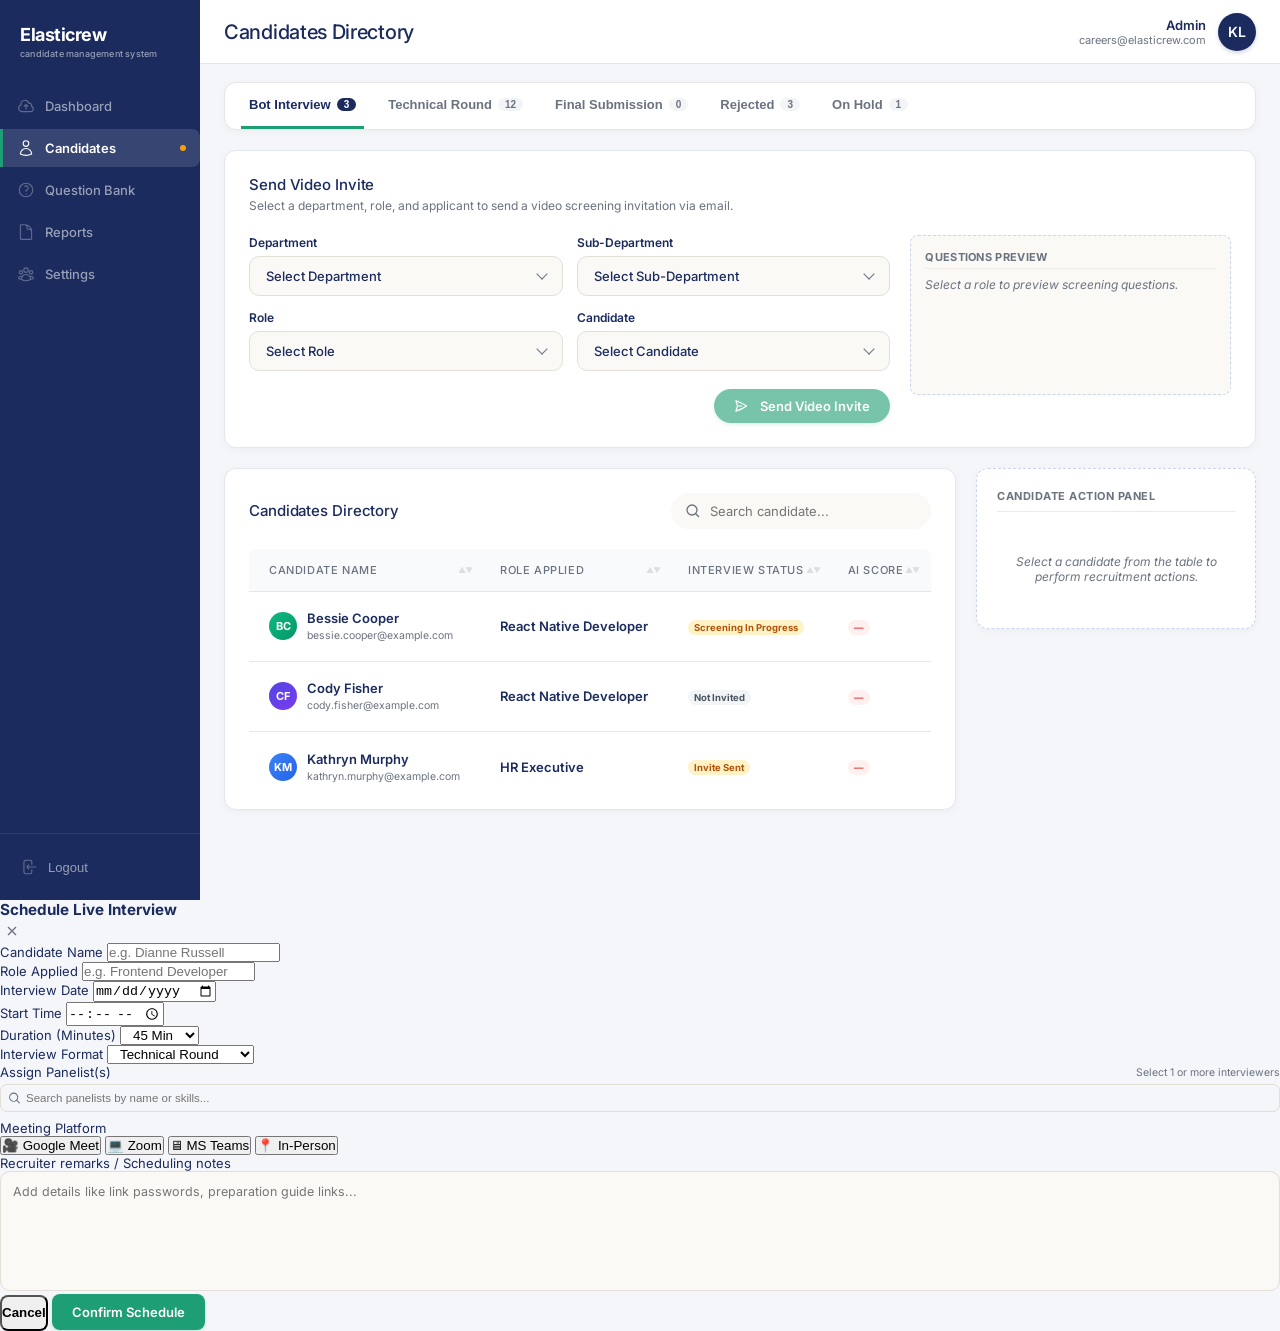
==== commit 41f51d2b: "Rebrand: KadelLabs to Elasticrew, Applicant to Candidate" ====
--- a/candidates.html
+++ b/candidates.html
@@ -3,7 +3,7 @@
 <head>
   <meta charset="UTF-8">
   <meta name="viewport" content="width=device-width, initial-scale=1.0">
-  <title>Candidates Directory | KadelLabs ATS</title>
+  <title>Candidates Directory | Elasticrew ATS</title>
   <link rel="stylesheet" href="style.css">
   <style>
     /* ══ Consolidated Style Overrides ═════════════════════════ */
@@ -650,8 +650,8 @@
     <!-- LEFT SIDEBAR -->
     <aside class="sidebar">
       <div class="logo-area">
-        <span class="logo-title">KadelLabs</span>
-        <span class="logo-subtitle">serving through technology</span>
+        <span class="logo-title">Elasticrew</span>
+        <span class="logo-subtitle">candidate management system</span>
       </div>
       
       <nav class="navigation-menu">
@@ -708,7 +708,7 @@
         <div class="profile-block">
           <div class="profile-details">
             <span class="profile-name">Admin</span>
-            <span class="profile-email">careers@kadellabs.com</span>
+            <span class="profile-email">careers@elasticrew.com</span>
           </div>
           <div class="avatar-initials">KL</div>
         </div>
@@ -799,14 +799,14 @@
                   </div>
 
                   <div class="form-group">
-                    <label class="form-label">Applicant</label>
+                    <label class="form-label">Candidate</label>
                     <div class="searchable-select" id="select-candidate-container">
                       <div class="select-trigger" id="select-candidate-trigger" data-value="">
-                        <span class="select-trigger-text">Select Applicant</span>
+                        <span class="select-trigger-text">Select Candidate</span>
                         <span class="select-trigger-arrow"></span>
                       </div>
                       <div class="select-dropdown-panel">
-                        <input type="text" class="select-search-input" placeholder="Search applicant...">
+                        <input type="text" class="select-search-input" placeholder="Search candidate...">
                         <div class="select-options-list" id="select-candidate-options"></div>
                       </div>
                     </div>
@@ -1182,7 +1182,7 @@
             </div>
             <div class="mp-form-group">
               <label class="mp-form-label">Email Address<span>*</span></label>
-              <input type="email" id="mp-email" class="mp-input" placeholder="e.g. ravi@kadellabs.com">
+              <input type="email" id="mp-email" class="mp-input" placeholder="e.g. ravi@elasticrew.com">
             </div>
           </div>
 
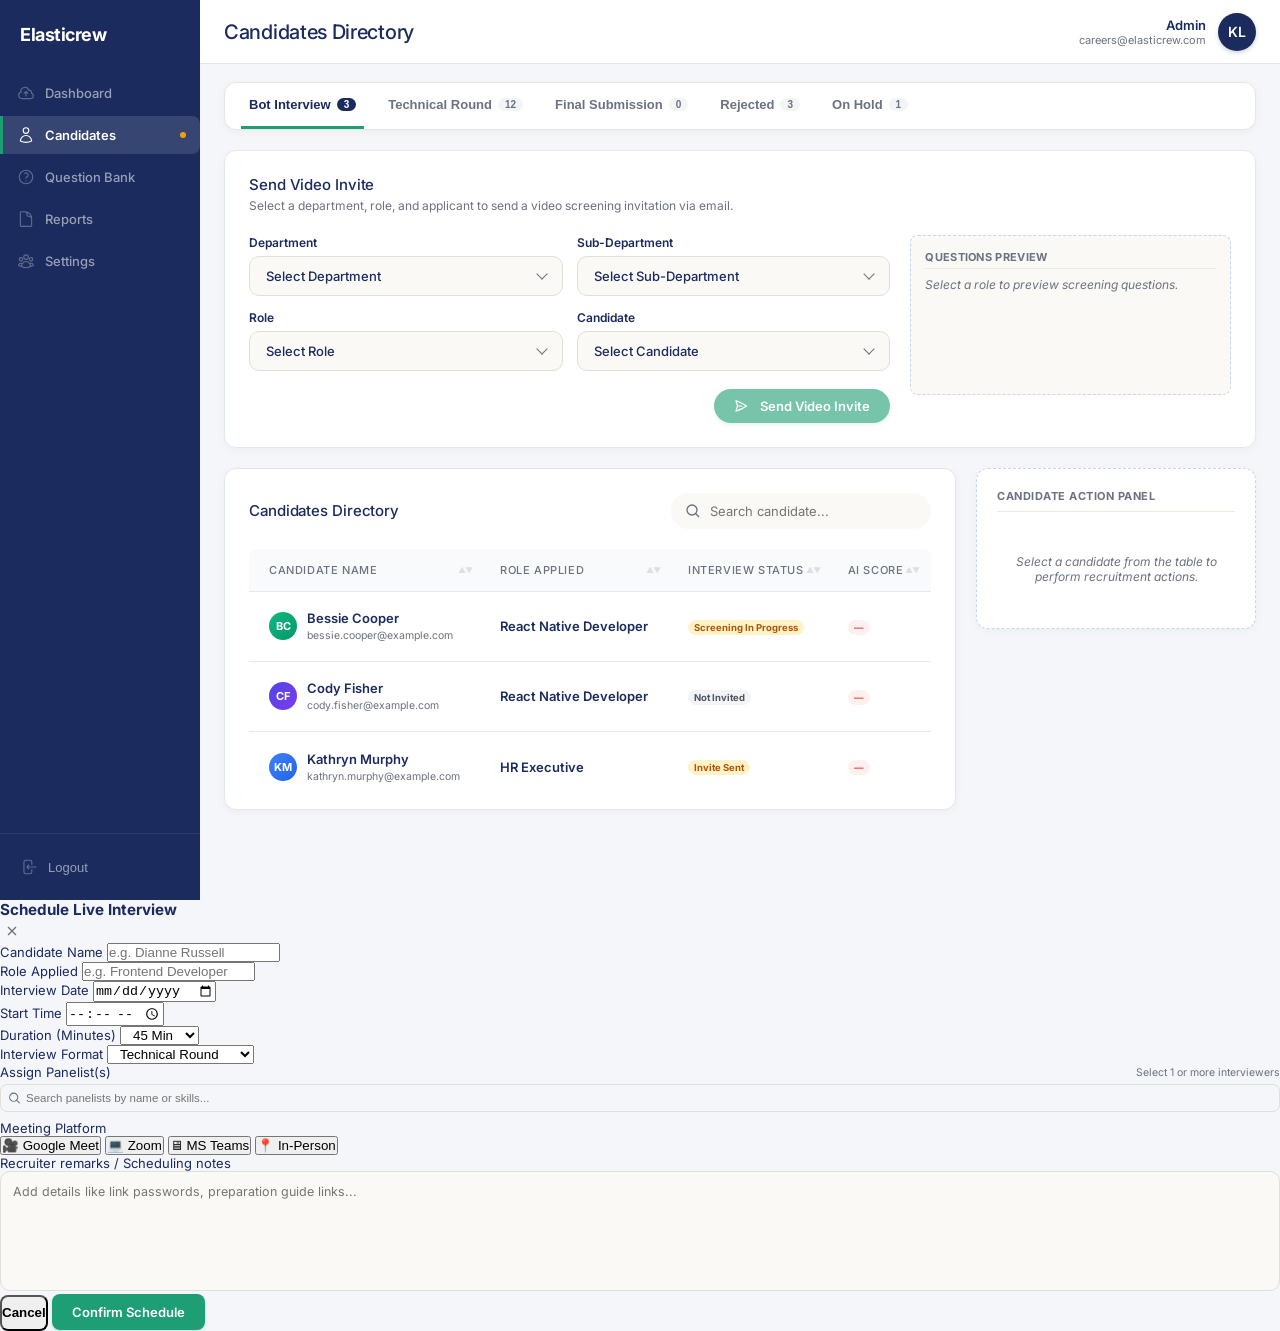
==== commit aecf1037: "Rebrand: remove subtitle, Applicants to Candidate Management System, fix garbled chars" ====
--- a/candidates.html
+++ b/candidates.html
@@ -651,7 +651,7 @@
     <aside class="sidebar">
       <div class="logo-area">
         <span class="logo-title">Elasticrew</span>
-        <span class="logo-subtitle">candidate management system</span>
+        
       </div>
       
       <nav class="navigation-menu">
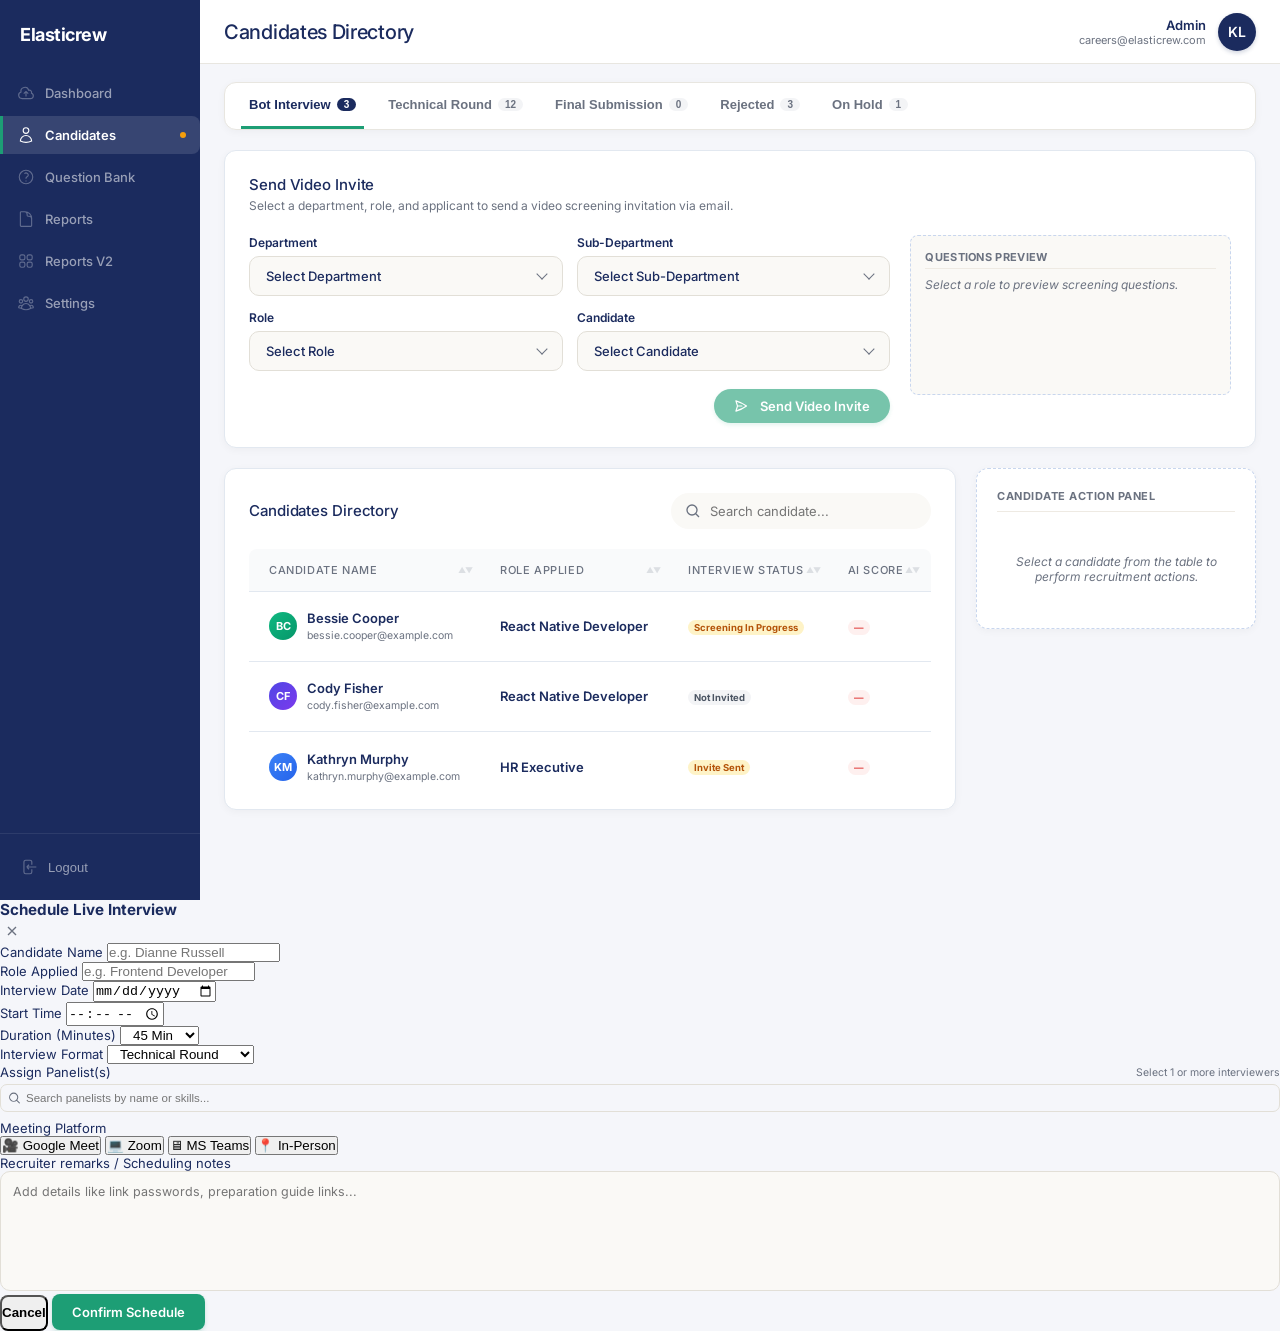
==== commit be2c456f: "feat: add Reports V2 with tabbed candidate report view - Added reports-v2.html and reports-v2.js as " ====
--- a/candidates.html
+++ b/candidates.html
@@ -672,6 +672,10 @@
           <svg viewBox="0 0 24 24" stroke="currentColor" fill="none"><path d="M19.5 14.25v-2.625a3.375 3.375 0 00-3.375-3.375h-1.5A1.125 1.125 0 0113.5 7.125v-1.5a3.375 3.375 0 00-3.375-3.375H8.25m2.25 0H5.625c-.621 0-1.125.504-1.125 1.125v17.25c0 .621.504 1.125 1.125 1.125h12.75c.621 0 1.125-.504 1.125-1.125V11.25a9 9 0 00-9-9z" /></svg>
           Reports
         </a>
+        <a href="reports-v2.html" class="nav-item">
+          <svg viewBox="0 0 24 24" stroke="currentColor" fill="none"><path stroke-linecap="round" stroke-linejoin="round" stroke-width="1.5" d="M3.75 6A2.25 2.25 0 016 3.75h2.25A2.25 2.25 0 0110.5 6v2.25a2.25 2.25 0 01-2.25 2.25H6a2.25 2.25 0 01-2.25-2.25V6zM3.75 15.75A2.25 2.25 0 016 13.5h2.25a2.25 2.25 0 012.25 2.25V18a2.25 2.25 0 01-2.25 2.25H6A2.25 2.25 0 013.75 18v-2.25zM13.5 6a2.25 2.25 0 012.25-2.25H18A2.25 2.25 0 0120.25 6v2.25A2.25 2.25 0 0118 10.5h-2.25a2.25 2.25 0 01-2.25-2.25V6zM13.5 15.75a2.25 2.25 0 012.25-2.25H18a2.25 2.25 0 012.25 2.25V18A2.25 2.25 0 0118 20.25h-2.25A2.25 2.25 0 0113.5 18v-2.25z" /></svg>
+          Reports V2
+        </a>
         <a href="departments.html" class="nav-item">
           <svg viewBox="0 0 24 24" stroke="currentColor" fill="none"><path d="M18 18.72a9.094 9.094 0 003.741-.479 3 3 0 00-4.682-2.72m.94 3.198l.001.031c0 .225-.012.447-.037.666A11.944 11.944 0 0112 21c-2.17 0-4.207-.576-5.963-1.584A6.062 6.062 0 016 18.719m12 0a5.971 5.971 0 00-.941-3.197m0 0A5.995 5.995 0 0012 12.75a5.995 5.995 0 00-5.058 2.772m0 0a3 3 0 00-4.681 2.72 8.986 8.986 0 003.74.477m.94-3.197a5.971 5.971 0 00-.94 3.197M15 6.75a3 3 0 11-6 0 3 3 0 016 0zm6 3a2.25 2.25 0 11-4.5 0 2.25 2.25 0 014.5 0zm-13.5 0a2.25 2.25 0 11-4.5 0 2.25 2.25 0 014.5 0z" /></svg>
           Settings
--- a/style.css
+++ b/style.css
@@ -3377,3 +3377,101 @@
 .toast-error    { border-left-color: #EF4444; }
 .toast-info     { border-left-color: #60a5fa; }
 
+
+
+/* Reports V2 Dashboard */
+#reports-v2-dashboard {
+  display: flex;
+  flex-direction: column;
+}
+.rpv2-grid {
+  display: grid;
+  grid-template-columns: repeat(12, 1fr);
+  gap: 16px;
+}
+.v2-card {
+  background: #FFF;
+  border: 1px solid #E8E6E0;
+  border-radius: 12px;
+  padding: 16px;
+  box-shadow: 0 2px 8px rgba(0,0,0,0.02);
+  display: flex;
+  flex-direction: column;
+}
+.v2-score-card {
+  background: #FFF;
+  border: 1px solid #E8E6E0;
+  border-radius: 12px;
+  padding: 16px;
+  display: flex;
+  flex-direction: column;
+  justify-content: center;
+  align-items: center;
+  text-align: center;
+  box-shadow: 0 2px 8px rgba(0,0,0,0.02);
+}
+
+/* --- REPORTS V2 STRICT NO-SCROLL LAYOUT --- */
+#reports-v2-dashboard {
+  height: 100vh;
+  overflow: hidden !important; /* Force no scrolling on the container */
+  padding: 16px 24px !important;
+  display: flex;
+  flex-direction: column;
+}
+
+#reports-v2-dashboard .rpv2-grid {
+  display: grid;
+  grid-template-columns: repeat(12, 1fr);
+  grid-template-rows: 80px 180px 180px 1fr; /* Fixed dense rows */
+  gap: 12px;
+  flex: 1;
+  min-height: 0; /* Let grid shrink */
+}
+
+/* Ensure cards handle their own internal scroll if content overflows */
+#reports-v2-dashboard .v2-card, #reports-v2-dashboard .v2-score-card {
+  min-height: 0;
+  overflow: hidden;
+}
+
+#reports-v2-dashboard .v2-card > div,
+#reports-v2-dashboard .v2-card > ul {
+  overflow-y: auto;
+  scrollbar-width: thin;
+}
+
+/* Remove default margins to fit tighter */
+#reports-v2-dashboard h2,
+#reports-v2-dashboard h3,
+#reports-v2-dashboard h4 {
+  margin-top: 0;
+  margin-bottom: 8px !important;
+}
+
+/* Video specific sizing to fit dense grid */
+#reports-v2-dashboard #v2-video-player {
+  height: 100%;
+  width: 100%;
+  object-fit: cover;
+}
+
+
+/* ====== V2 REPORT DASHBOARD ====== */
+#reports-v2-dashboard { display: none; flex-direction: column; overflow: hidden; }
+
+/* Tab panels: hidden by default, shown as grid when active */
+.v2-tab-panel { display: none !important; }
+.v2-tab-panel.v2-active { display: grid !important; }
+
+/* Tab button hover */
+.v2-tab-btn:hover { color: #111827 !important; background: #F9FAFB; }
+
+/* Scrollbar styling for transcript areas */
+#v2-video-transcript::-webkit-scrollbar,
+#v2-tech-transcript::-webkit-scrollbar,
+#v2-tab-resume::-webkit-scrollbar { width: 4px; }
+#v2-video-transcript::-webkit-scrollbar-thumb,
+#v2-tech-transcript::-webkit-scrollbar-thumb,
+#v2-tab-resume::-webkit-scrollbar-thumb { background: #E5E7EB; border-radius: 4px; }
+
